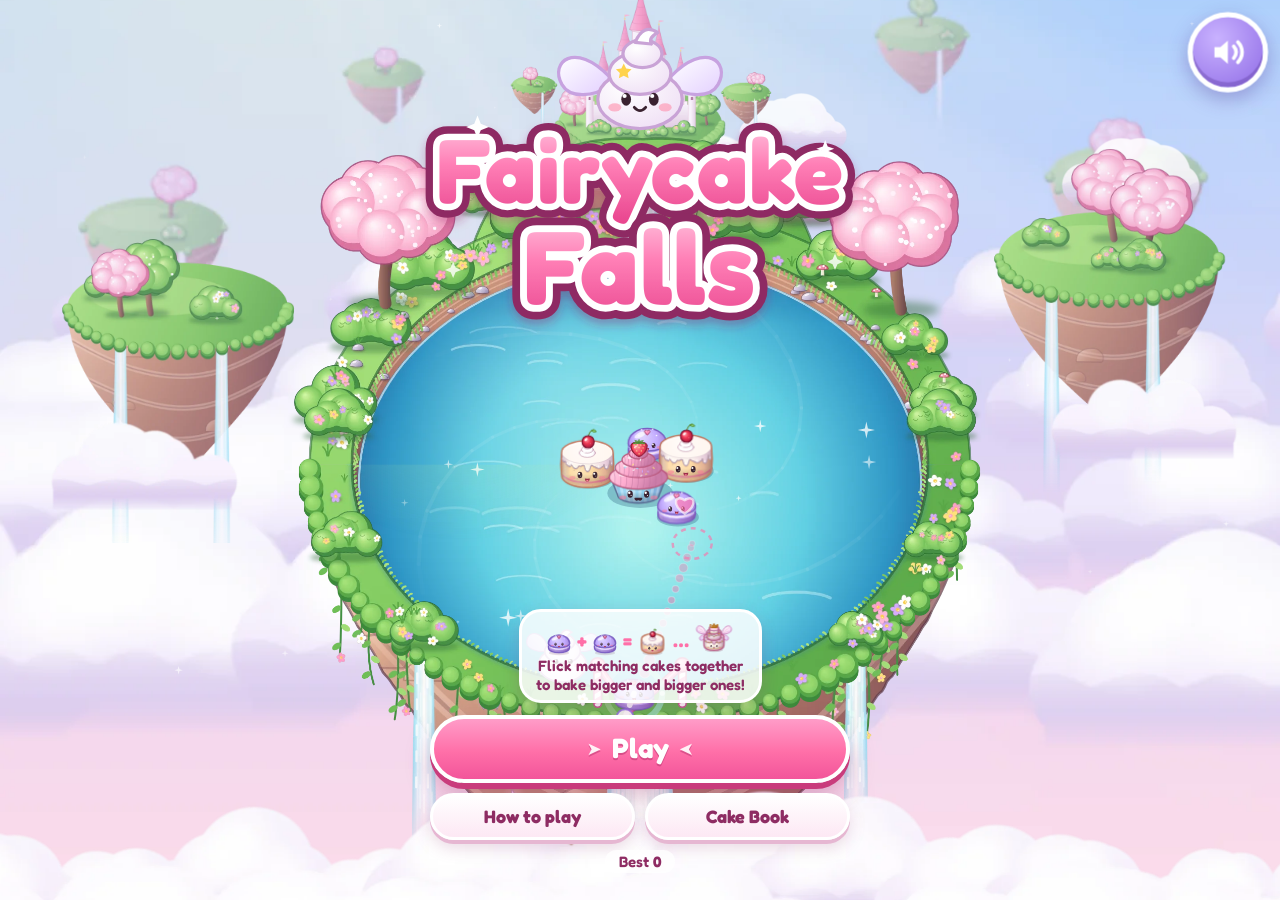
==== index.html @ 103356c7 "Fairycake Falls prototype v0.3 Cosy flick-and-merge browser game, pure HTML/CSS/JS without a build s" ====
<!doctype html>
<html lang="en">
<head>
  <meta charset="utf-8">
  <meta name="viewport" content="width=device-width, initial-scale=1, maximum-scale=1, user-scalable=no, viewport-fit=cover">
  <meta name="theme-color" content="#ffd5e6">
  <title>Fairycake Falls</title>
  <link rel="stylesheet" href="css/font.css">
  <link rel="stylesheet" href="css/style.css">
</head>
<body>
  <div id="app">
    <canvas id="game"></canvas>

    <!-- ===== HUD ===== -->
    <div id="hud" class="hidden">
      <div id="scorePill" class="pill">
        <div class="pill-level">Level <b id="lvl">1</b></div>
        <div class="pill-score"><svg viewBox="0 0 24 24" class="star"><path d="M12 2.5l2.9 6 6.6.8-4.9 4.6 1.3 6.5L12 17.2l-5.9 3.2 1.3-6.5L2.5 9.3l6.6-.8z"/></svg><b id="score">0</b></div>
        <div class="pill-bar"><i id="lvlbar"></i></div>
      </div>
      <div id="streak" class="streak"><svg viewBox="0 0 24 24" class="streak-ic"><path d="M12 2.5c1.2 3.2 4.8 5.2 4.8 9.6A4.8 4.8 0 0 1 7.2 12c0-1.6.7-2.9 1.6-3.9.2 1.5 1 2.5 2.1 2.9C10.4 7.9 11 5 12 2.5z" fill="#fff3a8" stroke="#fff" stroke-width="1.2" stroke-linejoin="round"/><path d="M12 21.5a5.6 5.6 0 0 1-5.6-5.6c0-1 .2-1.9.7-2.7a5.4 5.4 0 0 0 9.8 0c.5.8.7 1.7.7 2.7a5.6 5.6 0 0 1-5.6 5.6z" fill="#ffd166" opacity=".9"/></svg><b id="streakX">x1.25</b><span id="streakN">Streak 2</span></div>
      <button id="pauseBtn" class="round-btn" aria-label="Pause">
        <svg viewBox="0 0 24 24"><rect x="6.5" y="5" width="4" height="14" rx="2"/><rect x="13.5" y="5" width="4" height="14" rx="2"/></svg>
      </button>
      <button id="nextBtn" class="next-bubble" aria-label="Swap with next cake">
        <canvas id="nextCanvas" width="64" height="64"></canvas>
        <span class="next-label">Next</span>
        <span class="swap-icon"><svg viewBox="0 0 24 24"><path d="M7 7h9l-2.5-2.5M17 17H8l2.5 2.5" fill="none" stroke="currentColor" stroke-width="2.6" stroke-linecap="round" stroke-linejoin="round"/></svg></span>
      </button>
      <button id="jokerBtn" class="power-btn left gone" aria-label="Magic Cake">
        <canvas id="jokerIcon" width="64" height="64"></canvas>
        <span class="badge" id="jokerCount">0</span>
        <span class="power-label">Magic</span>
      </button>
      <button id="wandBtn" class="power-btn right gone" aria-label="Wand">
        <svg viewBox="0 0 64 64" class="wand">
          <defs>
            <linearGradient id="wandStick" x1="0" y1="0" x2="1" y2="1"><stop offset="0" stop-color="#fff3fb"/><stop offset="1" stop-color="#d9a7e8"/></linearGradient>
            <linearGradient id="wandStar" x1="0" y1="0" x2="0" y2="1"><stop offset="0" stop-color="#fff7b8"/><stop offset="1" stop-color="#ffc83d"/></linearGradient>
          </defs>
          <path d="M14 52 L38 28" stroke="#a46fc0" stroke-width="9" stroke-linecap="round"/>
          <path d="M14 52 L38 28" stroke="url(#wandStick)" stroke-width="5.5" stroke-linecap="round"/>
          <path d="M44 9l3.6 7.4 8.2 1.2-5.9 5.8 1.4 8.1-7.3-3.8-7.3 3.8 1.4-8.1-5.9-5.8 8.2-1.2z" fill="url(#wandStar)" stroke="#d48a1a" stroke-width="2.2" stroke-linejoin="round"/>
          <circle cx="23" cy="20" r="2.4" fill="#fff"/><circle cx="53" cy="38" r="2" fill="#fff"/><circle cx="31" cy="12" r="1.5" fill="#fff"/>
        </svg>
        <span class="badge" id="wandCount">0</span>
        <span class="power-label">Wand</span>
      </button>
      <div id="banner" class="banner"><div class="banner-title"></div><div class="banner-sub"></div></div>
      <div id="combo" class="combo"></div>
      <div id="discover" class="discover"><canvas id="discoverIcon" width="96" height="96"></canvas><div><div class="discover-kicker">New cake!</div><div class="discover-name" id="discoverName"></div></div></div>
      <div class="coach-wrap"><div id="coach" class="coach"><div class="coach-title"></div><div class="coach-sub"></div><div class="coach-row hidden"></div></div></div>
      <div class="ladder-wrap"><div id="ladder" class="ladder" aria-label="Cake ladder"></div></div>
    </div>

    <!-- ===== Title ===== -->
    <div id="title" class="screen title hidden">
      <div class="logo-wrap">
        <svg class="logo" viewBox="0 0 640 400" aria-label="Fairycake Falls">
          <defs>
            <linearGradient id="logoFill" x1="0" y1="0" x2="0" y2="1">
              <stop offset="0" stop-color="#ffd0e6"/><stop offset="0.45" stop-color="#ff7fb6"/><stop offset="1" stop-color="#e8438d"/>
            </linearGradient>
            <linearGradient id="wingFill" x1="0" y1="0" x2="1" y2="1"><stop offset="0" stop-color="#ffffff"/><stop offset="1" stop-color="#e3d0ff"/></linearGradient>
            <radialGradient id="creamFill" cx="0.35" cy="0.3" r="0.8"><stop offset="0" stop-color="#ffffff"/><stop offset="1" stop-color="#efdff5"/></radialGradient>
            <filter id="logoShadow" x="-10%" y="-10%" width="120%" height="130%"><feDropShadow dx="0" dy="7" stdDeviation="6" flood-color="#9c2e6a" flood-opacity="0.35"/></filter>
          </defs>
          <!-- Tilly on top -->
          <g transform="translate(320 78)">
            <path d="M-38 -6 C-80 -50 -112 -24 -96 4 C-86 22 -56 18 -38 6Z" fill="url(#wingFill)" stroke="#c7a2e0" stroke-width="4"/>
            <path d="M38 -6 C80 -50 112 -24 96 4 C86 22 56 18 38 6Z" fill="url(#wingFill)" stroke="#c7a2e0" stroke-width="4"/>
            <ellipse cx="0" cy="22" rx="52" ry="36" fill="url(#creamFill)" stroke="#c9a3d6" stroke-width="4"/>
            <ellipse cx="0" cy="-10" rx="38" ry="26" fill="url(#creamFill)" stroke="#c9a3d6" stroke-width="4"/>
            <ellipse cx="3" cy="-34" rx="24" ry="17" fill="url(#creamFill)" stroke="#c9a3d6" stroke-width="4"/>
            <path d="M-6 -48 Q4 -72 22 -60 Q10 -54 14 -46Z" fill="#fff" stroke="#c9a3d6" stroke-width="4" stroke-linejoin="round"/>
            <ellipse cx="-17" cy="22" rx="6" ry="8" fill="#3a2230"/><ellipse cx="17" cy="22" rx="6" ry="8" fill="#3a2230"/>
            <circle cx="-19" cy="18" r="2.6" fill="#fff"/><circle cx="15" cy="18" r="2.6" fill="#fff"/>
            <ellipse cx="-31" cy="32" rx="8" ry="5" fill="#ff8fab" opacity="0.6"/><ellipse cx="31" cy="32" rx="8" ry="5" fill="#ff8fab" opacity="0.6"/>
            <path d="M-7 32 Q0 40 7 32" fill="none" stroke="#3a2230" stroke-width="3.5" stroke-linecap="round"/>
            <path d="M-20 -22 l3 6 6.6 1 -4.8 4.6 1.2 6.6 -6-3.2 -6 3.2 1.2-6.6 -4.8-4.6 6.6-1z" fill="#ffd34d"/>
          </g>
          <g filter="url(#logoShadow)" font-family="Fredoka, sans-serif" font-weight="700" text-anchor="middle">
            <text x="320" y="228" font-size="112" fill="#8e2c63" stroke="#8e2c63" stroke-width="34" stroke-linejoin="round" letter-spacing="1">Fairycake</text>
            <text x="320" y="228" font-size="112" fill="url(#logoFill)" stroke="#ffffff" stroke-width="16" stroke-linejoin="round" paint-order="stroke" letter-spacing="1">Fairycake</text>
            <text x="320" y="352" font-size="128" fill="#8e2c63" stroke="#8e2c63" stroke-width="36" stroke-linejoin="round" letter-spacing="2">Falls</text>
            <text x="320" y="352" font-size="128" fill="url(#logoFill)" stroke="#ffffff" stroke-width="17" stroke-linejoin="round" paint-order="stroke" letter-spacing="2">Falls</text>
          </g>
          <g fill="#ffffff">
            <path d="M120 120 l4 10 10 4 -10 4 -4 10 -4-10 -10-4 10-4z"/>
            <path d="M548 150 l3 8 8 3 -8 3 -3 8 -3-8 -8-3 8-3z"/>
            <path d="M560 290 l3 7 7 3 -7 3 -3 7 -3-7 -7-3 7-3z" opacity="0.8"/>
            <path d="M90 300 l3 7 7 3 -7 3 -3 7 -3-7 -7-3 7-3z" opacity="0.8"/>
          </g>
        </svg>
      </div>
      <div class="title-bottom">
        <div class="goal-card">
          <div id="titleChain" class="chain"></div>
          <div class="goal-text">Flick matching cakes together<br>to bake bigger and bigger ones!</div>
        </div>
        <button id="playBtn" class="btn btn-play"><span class="arrow">&#10148;</span> Play <span class="arrow flip">&#10148;</span></button>
        <div class="title-row">
          <button id="howBtn" class="btn btn-soft">How to play</button>
          <button id="bookBtn" class="btn btn-soft">Cake Book</button>
        </div>
        <div class="title-best">Best <b id="bestTitle">0</b></div>
      </div>
      <button id="soundBtnTitle" class="round-btn corner" aria-label="Sound"></button>
    </div>

    <!-- ===== How to play ===== -->
    <div id="how" class="screen modal hidden">
      <div class="card">
        <h2><span class="leaf">&#10047;</span> How to play <span class="leaf">&#10047;</span></h2>
        <div class="step">
          <div class="num">1</div><canvas class="step-icon" data-icon="aim" width="88" height="88"></canvas>
          <div class="step-text"><b>Pull back &amp; let go.</b> Like a slingshot: the cake flies the other way. Pull further for more power – or just tap where it should go.</div>
        </div>
        <div class="step">
          <div class="num">2</div><canvas class="step-icon" data-icon="merge" width="88" height="88"></canvas>
          <div class="step-text"><b>Same cakes merge.</b> Two identical cakes that touch become a bigger one. A pink heart in the preview means: match!</div>
        </div>
        <div class="step">
          <div class="num">3</div><canvas class="step-icon" data-icon="ring" width="88" height="88"></canvas>
          <div class="step-text"><b>Keep the ring clear.</b> Cakes drift to the middle while the pond slowly turns. A cake outside the ring for 4 seconds makes the pond overflow.</div>
        </div>
        <div class="tips">
          <div><b>Goal:</b> score high – bigger cakes and combos score more.</div>
          <div><b>Hot streak:</b> merge with every flick to multiply your points.</div>
          <div><b>Next:</b> tap it to swap your two cakes.</div>
          <div><b>Magic Cake &amp; Wand:</b> earned on level-ups.</div>
          <div><b>Fairy Bubbles:</b> hit them for gifts.</div>
        </div>
        <button id="replayTutBtn" class="link-btn">Show me the tour again</button>
        <button class="btn btn-play small close-btn" data-close="how">Got it!</button>
      </div>
    </div>

    <!-- ===== Cake book ===== -->
    <div id="book" class="screen modal hidden">
      <div class="card">
        <h2><span class="leaf">&#10047;</span> Cake Book <span class="leaf">&#10047;</span></h2>
        <p class="sub">From tiny to fairytale!</p>
        <div id="bookGrid" class="book-grid"></div>
        <button class="btn btn-play small close-btn" data-close="book">Close</button>
      </div>
    </div>

    <!-- ===== Pause ===== -->
    <div id="pause" class="screen modal hidden">
      <div class="card narrow">
        <h2>Paused</h2>
        <button id="resumeBtn" class="btn btn-play">Resume</button>
        <div class="toggles">
          <button id="musicBtn" class="btn btn-soft toggle"></button>
          <button id="sfxBtn" class="btn btn-soft toggle"></button>
        </div>
        <button id="pauseHowBtn" class="btn btn-soft">How to play</button>
        <button id="restartBtn" class="btn btn-soft">Restart</button>
        <button id="menuBtn" class="btn btn-soft">Menu</button>
      </div>
    </div>

    <!-- ===== Game over ===== -->
    <div id="over" class="screen modal hidden">
      <div class="card">
        <h2 class="over-title">The pond overflowed!</h2>
        <p class="over-sub">A cake stayed outside the ring too long.</p>
        <div id="newBest" class="ribbon hidden">New best!</div>
        <div class="over-score"><span>Score</span><b id="overScore">0</b></div>
        <div class="over-best">Best <b id="overBest">0</b></div>
        <div class="over-stats">
          <div class="stat"><canvas id="overCake" width="80" height="80"></canvas><div><small>Biggest cake</small><b id="overCakeName"></b></div></div>
          <div class="stat-row">
            <div><small>Level</small><b id="overLevel">1</b></div>
            <div><small>Merges</small><b id="overMerges">0</b></div>
            <div><small>Best combo</small><b id="overCombo">0</b></div>
          </div>
        </div>
        <button id="againBtn" class="btn btn-play">Play again</button>
        <button id="overMenuBtn" class="btn btn-soft">Menu</button>
      </div>
    </div>

    <!-- ===== Loading ===== -->
    <div id="loading" class="screen loading">
      <div class="load-box">
        <div class="load-title">Fairycake Falls</div>
        <div class="load-bar"><i id="loadBar"></i></div>
        <div class="load-text">Baking the clouds…</div>
      </div>
    </div>
  </div>

  <script src="js/core.js"></script>
  <script src="assets/manifest.js"></script>
  <script src="js/physics.js"></script>
  <script src="js/cakes.js"></script>
  <script src="js/scene.js"></script>
  <script src="js/fx.js"></script>
  <script src="js/audio.js"></script>
  <script src="js/game.js"></script>
  <script src="js/ui.js"></script>
  <script src="js/main.js"></script>
</body>
</html>
---- css/font.css ----
/* Fredoka (SIL Open Font License 1.1, siehe fonts/OFL.txt) – eingebettet, damit das Spiel offline per file:// laeuft */
@font-face {
  font-family: 'Fredoka';
  font-style: normal;
  font-display: block;
  font-weight: 300 700;
  src: url([data-uri]) format('woff2');
  unicode-range: U+0000-00FF,U+0131,U+0152-0153,U+02BB-02BC,U+02C6,U+02DA,U+02DC,U+0304,U+0308,U+0329,U+2000-206F,U+20AC,U+2122,U+2191,U+2193,U+2212,U+2215,U+FEFF,U+FFFD;
}
@font-face {
  font-family: 'Fredoka';
  font-style: normal;
  font-display: block;
  font-weight: 300 700;
  src: url([data-uri]) format('woff2');
  unicode-range: U+0100-02BA,U+02BD-02C5,U+02C7-02CC,U+02CE-02D7,U+02DD-02FF,U+0304,U+0308,U+0329,U+1D00-1DBF,U+1E00-1E9F,U+1EF2-1EFF,U+2020,U+20A0-20AB,U+20AD-20C0,U+2113,U+2C60-2C7F,U+A720-A7FF;
}
---- css/style.css ----
/* Fairycake Falls – UI styles */
:root {
  --sat: env(safe-area-inset-top, 0px);
  --sab: env(safe-area-inset-bottom, 0px);
  --pink: #ff6fa8;
  --pink-deep: #e8438d;
  --plum: #8e2c63;
  --ink: #5a2f4e;
  --lav: #b99cf0;
  --navy: rgba(52, 62, 128, 0.62);
  --cream: #fff7fb;
  --u: min(1vw, 0.6vh);
  --k: 1;
}

* { box-sizing: border-box; -webkit-tap-highlight-color: transparent; }
html, body {
  margin: 0;
  height: 100%;
  overflow: hidden;
  background: #f6d9ec;
  font-family: 'Fredoka', 'Nunito', 'Segoe UI', system-ui, sans-serif;
  color: var(--ink);
  -webkit-user-select: none;
  user-select: none;
  overscroll-behavior: none;
}
#app { position: fixed; inset: 0; }
#game { position: absolute; inset: 0; display: block; touch-action: none; }
.hidden { display: none !important; }
button { font-family: inherit; cursor: pointer; border: 0; touch-action: manipulation; }

/* ---------- HUD ---------- */
#hud { position: absolute; inset: 0; pointer-events: none; }
#hud button { pointer-events: auto; }

.pill {
  position: absolute;
  scale: var(--k);
  transform-origin: top left;
  left: 12px;
  top: calc(10px + var(--sat));
  min-width: 112px;
  padding: 7px 14px 9px;
  border-radius: 18px;
  background: var(--navy);
  border: 2px solid rgba(255, 255, 255, 0.55);
  box-shadow: 0 4px 14px rgba(60, 40, 110, 0.25);
  color: #fff;
  backdrop-filter: blur(6px);
  -webkit-backdrop-filter: blur(6px);
}
.pill-level { font-size: 15px; font-weight: 600; letter-spacing: 0.3px; opacity: 0.95; }
.pill-level b { font-weight: 700; }
.pill-score { display: flex; align-items: center; gap: 5px; font-size: 22px; font-weight: 700; line-height: 1.05; }
.pill-score .star { width: 20px; height: 20px; fill: #ffd34d; stroke: #d98b16; stroke-width: 1.4; }
.pill-score.bump b { animation: bump 0.35s ease; display: inline-block; }
.pill-bar { margin-top: 5px; height: 5px; border-radius: 3px; background: rgba(255, 255, 255, 0.25); overflow: hidden; }
.pill-bar i { display: block; height: 100%; width: 0; border-radius: 3px; background: linear-gradient(90deg, #ffd34d, #ff8fc4); transition: width 0.4s ease; }

.round-btn {
  position: absolute;
  scale: var(--k);
  transform-origin: top right;
  right: 12px;
  top: calc(12px + var(--sat));
  width: 48px;
  height: 48px;
  border-radius: 50%;
  background: radial-gradient(circle at 35% 30%, #c9b2ff, #8f6be6);
  border: 3px solid #fff;
  box-shadow: 0 4px 12px rgba(80, 50, 150, 0.35), inset 0 -3px 0 rgba(60, 30, 120, 0.25);
  display: grid;
  place-items: center;
}
.round-btn svg { width: 24px; height: 24px; fill: #fff; }
.round-btn:active { transform: scale(0.94); }

.next-bubble {
  position: absolute;
  width: 64px;
  height: 64px;
  border-radius: 50%;
  background: radial-gradient(circle at 35% 30%, rgba(255, 255, 255, 0.95), rgba(255, 228, 244, 0.9));
  border: 3px solid #fff;
  box-shadow: 0 4px 14px rgba(150, 60, 120, 0.3);
  padding: 0;
  transform: translate(-50%, -50%);
}
.next-bubble canvas { width: 54px; height: 54px; position: absolute; left: 2px; top: 1px; }
.next-label {
  position: absolute;
  left: 50%;
  bottom: -11px;
  transform: translateX(-50%);
  font-size: 11px;
  font-weight: 700;
  color: #fff;
  background: var(--pink);
  border: 2px solid #fff;
  border-radius: 9px;
  padding: 0 7px;
  line-height: 15px;
  white-space: nowrap;
}
.swap-icon {
  position: absolute;
  right: -7px;
  top: -6px;
  width: 22px;
  height: 22px;
  border-radius: 50%;
  background: #8f6be6;
  border: 2px solid #fff;
  color: #fff;
  display: grid;
  place-items: center;
}
.swap-icon svg { width: 13px; height: 13px; }
.next-bubble.pulse { animation: pop 0.35s ease; }
.next-bubble:active { transform: translate(-50%, -50%) scale(0.92); }

.power-btn {
  position: absolute;
  bottom: calc(18px + var(--sab) + 50px * var(--k));
  transition: opacity 0.3s ease, visibility 0.3s;
  width: 72px;
  height: 72px;
  border-radius: 50%;
  background: radial-gradient(circle at 35% 30%, #ffffff, #ffe2f1 60%, #f8c3df);
  border: 4px solid #f4c64d;
  box-shadow: 0 5px 16px rgba(150, 70, 120, 0.35), inset 0 -4px 0 rgba(200, 120, 160, 0.25);
  padding: 0;
}
.power-btn.left { left: 16px; transform-origin: bottom left; }
.power-btn.right { right: 16px; transform-origin: bottom right; }
.power-btn { scale: var(--k); }
.power-btn canvas, .power-btn svg.wand { width: 52px; height: 52px; position: absolute; left: 6px; top: 5px; }
.power-btn .badge {
  position: absolute;
  right: -4px;
  bottom: -2px;
  min-width: 26px;
  height: 26px;
  border-radius: 13px;
  padding: 0 6px;
  background: var(--pink);
  border: 3px solid #fff;
  color: #fff;
  font-size: 14px;
  font-weight: 700;
  line-height: 20px;
}
.power-label {
  position: absolute;
  left: 50%;
  top: -12px;
  transform: translateX(-50%);
  font-size: 11px;
  font-weight: 700;
  color: var(--plum);
  background: rgba(255, 255, 255, 0.92);
  border-radius: 8px;
  padding: 0 6px;
  line-height: 16px;
}
.power-btn.gone { opacity: 0; visibility: hidden; pointer-events: none !important; }
.power-btn.active { animation: wiggle 0.6s ease infinite; border-color: #b18cff; }
.power-btn.flash { animation: pop 0.45s ease; }

.banner {
  position: absolute;
  left: 50%;
  top: 31%;
  transform: translate(-50%, -50%) scale(0.6);
  opacity: 0;
  text-align: center;
  pointer-events: none;
  width: 92%;
}
.banner.show { animation: banner 2.3s ease forwards; }
.banner-title {
  font-size: clamp(28px, 8vw, 46px);
  font-weight: 700;
  color: #fff;
  -webkit-text-stroke: 0;
  text-shadow: 0 3px 0 var(--pink-deep), 0 -2px 0 var(--pink-deep), 2px 0 0 var(--pink-deep), -2px 0 0 var(--pink-deep), 3px 3px 0 var(--pink-deep), -3px 3px 0 var(--pink-deep), 0 8px 18px rgba(140, 40, 100, 0.35);
  line-height: 1.05;
}
.banner-sub {
  margin-top: 6px;
  display: inline-block;
  font-size: clamp(14px, 4vw, 18px);
  font-weight: 600;
  color: var(--plum);
  background: rgba(255, 255, 255, 0.9);
  border-radius: 14px;
  padding: 3px 12px;
}
.banner-sub:empty { display: none; }

.combo {
  position: absolute;
  left: 50%;
  top: 43%;
  transform: translate(-50%, -50%);
  font-size: clamp(26px, 8vw, 44px);
  font-weight: 700;
  color: #ffe36e;
  text-shadow: 0 3px 0 #b5579a, 0 -2px 0 #b5579a, 2px 0 0 #b5579a, -2px 0 0 #b5579a, 0 6px 14px rgba(120, 40, 120, 0.4);
  opacity: 0;
  pointer-events: none;
}
.combo.show { animation: comboPop 1.1s ease forwards; }

.discover {
  position: absolute;
  left: 50%;
  top: calc(74px * var(--k) + var(--sat));
  scale: var(--k);
  transform-origin: top center;
  transform: translate(-50%, -140%);
  display: flex;
  align-items: center;
  gap: 8px;
  padding: 6px 16px 6px 8px;
  border-radius: 22px;
  background: linear-gradient(180deg, #fffaff, #ffe6f3);
  border: 3px solid #fff;
  box-shadow: 0 6px 18px rgba(150, 60, 120, 0.3);
  transition: transform 0.45s cubic-bezier(0.2, 1.4, 0.4, 1), opacity 0.3s ease;
  pointer-events: none;
  opacity: 0;
}
.discover.show { transform: translate(-50%, 0); opacity: 1; }
.discover canvas { width: 48px; height: 48px; }
.discover-kicker { font-size: 12px; font-weight: 700; color: var(--pink); text-transform: uppercase; letter-spacing: 1px; }
.discover-name { font-size: 18px; font-weight: 700; color: var(--plum); white-space: nowrap; }

/* coach: one short tip at a time */
.coach-wrap {
  position: absolute;
  left: 0;
  right: 0;
  top: calc(var(--sat) + 14px + 72px * var(--k));
  display: flex;
  justify-content: center;
  pointer-events: none;
}
.coach {
  scale: var(--k);
  transform-origin: top center;
  max-width: min(92vw, 440px);
  padding: 9px 18px 10px;
  border-radius: 22px;
  background: linear-gradient(180deg, #ffffff, #fff1f8);
  border: 3px solid #fff;
  box-shadow: 0 8px 22px rgba(120, 50, 110, 0.28), 0 0 0 2px rgba(255, 143, 196, 0.45);
  text-align: center;
  opacity: 0;
  transform: translateY(-12px) scale(0.92);
  transition: opacity 0.25s ease, transform 0.35s cubic-bezier(0.2, 1.4, 0.4, 1);
}
.coach.show { opacity: 1; transform: none; }
.coach-title { font-size: 21px; font-weight: 700; color: var(--plum); line-height: 1.15; }
.coach-sub { margin-top: 2px; font-size: 15px; font-weight: 600; color: #a0567f; line-height: 1.25; }
.coach-row { display: flex; align-items: flex-end; justify-content: center; gap: 3px; margin-top: 4px; }
.coach-row canvas, .chain canvas { display: block; }
.coach-row .sym, .chain .sym { font-size: 20px; font-weight: 700; color: var(--pink); padding: 0 2px 6px; line-height: 1; }
.ic-heart { width: 1.05em; height: 1.05em; vertical-align: -0.16em; display: inline-block; }

/* cake ladder: the whole merge chain, lit up as far as this run got */
.ladder-wrap {
  position: absolute;
  left: 0;
  right: 0;
  bottom: calc(8px + var(--sab));
  display: flex;
  justify-content: center;
  pointer-events: none;
  transition: opacity 0.35s ease;
}
.ladder-wrap.dim { opacity: 0.12; }
.ladder {
  display: flex;
  align-items: flex-end;
  gap: 1px;
  padding: 4px 8px 4px;
  border-radius: 16px;
  background: rgba(255, 255, 255, 0.6);
  border: 2px solid rgba(255, 255, 255, 0.9);
  box-shadow: 0 4px 14px rgba(120, 60, 120, 0.18);
  backdrop-filter: blur(4px);
  -webkit-backdrop-filter: blur(4px);
  scale: var(--k);
  transform-origin: bottom center;
}
.rung { opacity: 0.5; filter: grayscale(0.55) brightness(1.08); transition: opacity 0.3s ease, filter 0.3s ease, transform 0.3s ease; }
.rung.got { opacity: 1; filter: none; }
.rung.top { transform: translateY(-2px) scale(1.2); filter: drop-shadow(0 0 3px #ffffff) drop-shadow(0 2px 3px rgba(150, 60, 120, 0.35)); }
.rung.new { animation: rungNew 0.9s cubic-bezier(0.2, 1.5, 0.4, 1); }
.ladder.pulse { animation: ladderPulse 1.5s ease; }

#hud.danger .pill { border-color: #ff8fb4; }

/* hot streak badge, right of the score */
.streak {
  position: absolute;
  left: calc(22px + 116px * var(--k));
  top: calc(16px + var(--sat));
  scale: var(--k);
  transform-origin: top left;
  display: flex;
  align-items: center;
  gap: 4px;
  padding: 4px 11px 5px 7px;
  border-radius: 16px;
  background: linear-gradient(180deg, #ffb36b, #ff6fa8);
  border: 2px solid #fff;
  box-shadow: 0 4px 12px rgba(220, 80, 110, 0.35);
  color: #fff;
  opacity: 0;
  transform: scale(0.6);
  transition: opacity 0.25s ease, transform 0.3s cubic-bezier(0.2, 1.5, 0.4, 1);
  pointer-events: none;
}
.streak.show { opacity: 1; transform: none; }
.streak.bump { animation: streakBump 0.45s cubic-bezier(0.2, 1.6, 0.4, 1); }
.streak.lost { animation: streakLost 0.5s ease forwards; }
.streak-ic { width: 20px; height: 20px; }
.streak b { font-size: 19px; font-weight: 700; line-height: 1; text-shadow: 0 2px 0 rgba(180, 50, 90, 0.35); }
.streak span { font-size: 12px; font-weight: 700; opacity: 0.95; white-space: nowrap; }

/* ---------- screens ---------- */
.screen { position: absolute; inset: 0; }
.title { pointer-events: none; }
.title > * { pointer-events: auto; }
.logo-wrap {
  position: absolute;
  left: 50%;
  top: calc(3.5% + var(--sat));
  transform: translateX(-50%);
  width: min(94vw, 560px);
  pointer-events: none;
  animation: float 4s ease-in-out infinite;
}
.logo { width: 100%; height: auto; display: block; overflow: visible; }
.title-bottom {
  position: absolute;
  left: 50%;
  bottom: calc(4% + var(--sab));
  transform: translateX(-50%);
  display: flex;
  flex-direction: column;
  align-items: center;
  gap: 10px;
  width: min(92vw, 420px);
}
.title-row { display: flex; gap: 10px; width: 100%; }
.goal-card {
  display: flex;
  flex-direction: column;
  align-items: center;
  gap: 1px;
  padding: 4px 14px 6px;
  margin-bottom: 2px;
  border-radius: 22px;
  background: rgba(255, 255, 255, 0.85);
  border: 3px solid #fff;
  box-shadow: 0 6px 16px rgba(140, 60, 120, 0.22);
}
.chain { display: flex; align-items: flex-end; gap: 3px; }
.goal-text { font-size: 15px; font-weight: 600; color: var(--plum); text-align: center; line-height: 1.22; }
.title-row .btn { flex: 1; }
.title-best {
  font-size: 15px;
  font-weight: 600;
  color: var(--plum);
  background: rgba(255, 255, 255, 0.8);
  padding: 2px 14px;
  border-radius: 12px;
}
.round-btn.corner { top: calc(12px + var(--sat)); right: 12px; }

.btn {
  display: inline-flex;
  align-items: center;
  justify-content: center;
  gap: 10px;
  font-weight: 700;
  border-radius: 999px;
  transition: transform 0.12s ease;
}
.btn:active { transform: scale(0.95); }
.btn-play {
  width: 100%;
  font-size: 28px;
  color: #fff;
  padding: 12px 24px 14px;
  background: linear-gradient(180deg, #ff9cc8 0%, #ff6fa8 55%, #f2559a 100%);
  border: 4px solid #fff;
  box-shadow: 0 6px 0 #c93c7c, 0 12px 24px rgba(160, 50, 110, 0.35);
  text-shadow: 0 2px 0 rgba(170, 40, 100, 0.45);
}
.btn-play.small { font-size: 22px; padding: 9px 20px 11px; margin-top: 12px; }
.btn-play .arrow { font-size: 18px; opacity: 0.9; }
.btn-play .arrow.flip { transform: scaleX(-1); }
.btn-soft {
  font-size: 18px;
  color: var(--plum);
  padding: 9px 16px 10px;
  background: linear-gradient(180deg, #ffffff, #fde8f4);
  border: 3px solid #fff;
  box-shadow: 0 4px 0 #e6b7d2, 0 8px 16px rgba(160, 80, 130, 0.22);
}

.modal { display: grid; place-items: center; background: rgba(90, 50, 110, 0.32); backdrop-filter: blur(3px); -webkit-backdrop-filter: blur(3px); padding: 16px; }
.card {
  width: min(100%, 440px);
  max-height: calc(100% - 20px);
  overflow-y: auto;
  border-radius: 30px;
  padding: 18px 18px 22px;
  background: linear-gradient(180deg, #fffaff 0%, #fff0f7 60%, #ffe6f2 100%);
  border: 4px solid #fff;
  box-shadow: 0 16px 40px rgba(110, 40, 100, 0.35);
  text-align: center;
  animation: cardIn 0.35s cubic-bezier(0.2, 1.3, 0.4, 1);
}
.card.narrow { width: min(100%, 340px); display: flex; flex-direction: column; gap: 12px; }
.card h2 { margin: 2px 0 10px; font-size: 30px; color: var(--plum); font-weight: 700; }
.card h2 .leaf { color: #7fc95e; font-size: 22px; }
.card .sub { margin: -6px 0 12px; font-weight: 600; color: var(--pink); }
.step { display: flex; align-items: center; gap: 10px; text-align: left; padding: 8px 4px; border-bottom: 2px dashed #f6cfe3; }
.step:last-of-type { border-bottom: 0; }
.step .num { flex: 0 0 30px; height: 30px; border-radius: 50%; background: #ffb46b; color: #fff; font-weight: 700; display: grid; place-items: center; border: 2px solid #fff; box-shadow: 0 2px 6px rgba(200, 100, 50, 0.3); }
.step-icon { flex: 0 0 64px; width: 64px; height: 64px; }
.step-text { font-size: 15px; line-height: 1.32; color: #6a3f5c; }
.step-text b { color: var(--plum); }
.tips { margin-top: 8px; background: rgba(255, 255, 255, 0.7); border-radius: 18px; padding: 8px 12px; text-align: left; font-size: 14px; line-height: 1.5; color: #6a3f5c; }
.tips b { color: var(--pink-deep); }

.book-grid { display: grid; grid-template-columns: repeat(3, 1fr); gap: 8px; }
.book-item { background: rgba(255, 255, 255, 0.75); border-radius: 18px; padding: 6px 4px 8px; border: 2px solid #fff; }
.book-item canvas { width: 72px; height: 72px; display: block; margin: 0 auto; }
.book-item .nm { font-size: 13px; font-weight: 700; color: var(--plum); line-height: 1.15; min-height: 30px; display: grid; place-items: center; }
.book-item .tier { font-size: 11px; font-weight: 600; color: #b78aa6; }
.book-item.locked .nm { color: #b9a3b3; }

.toggles { display: flex; gap: 10px; }
.toggles .btn { flex: 1; font-size: 16px; }

.over-title { font-size: 28px !important; margin-bottom: 2px !important; }
.over-sub { margin: 0 0 10px; font-size: 15px; font-weight: 600; color: #a0567f; }
#how { z-index: 5; }
.link-btn { margin-top: 10px; background: none; font-size: 14px; font-weight: 600; color: #a77ad6; text-decoration: underline; text-underline-offset: 3px; }
.ribbon {
  display: inline-block;
  margin: -4px auto 8px;
  padding: 3px 18px;
  font-weight: 700;
  font-size: 18px;
  color: #fff;
  background: linear-gradient(180deg, #ffd34d, #ffae3d);
  border: 3px solid #fff;
  border-radius: 14px;
  box-shadow: 0 4px 10px rgba(200, 120, 40, 0.35);
  animation: pop 0.6s ease;
}
.over-score { display: flex; flex-direction: column; align-items: center; }
.over-score span { font-weight: 600; color: var(--pink); font-size: 16px; }
.over-score b { font-size: 54px; line-height: 1; color: var(--plum); }
.over-best { font-weight: 600; color: #a77898; margin: 2px 0 12px; }
.over-stats { background: rgba(255, 255, 255, 0.75); border-radius: 20px; padding: 10px 12px; margin-bottom: 14px; border: 2px solid #fff; }
.stat { display: flex; align-items: center; justify-content: center; gap: 10px; text-align: left; }
.stat canvas { width: 60px; height: 60px; }
.stat small, .stat-row small { display: block; font-size: 12px; font-weight: 600; color: #b07da0; }
.stat b { font-size: 19px; color: var(--plum); }
.stat-row { display: flex; justify-content: space-around; margin-top: 8px; }
.stat-row b { font-size: 20px; color: var(--plum); }
#over .btn-play { margin-bottom: 10px; }

.loading { display: grid; place-items: center; background: linear-gradient(180deg, #a9d6ff, #e8d3f6 55%, #ffdbe8); }
.load-box { text-align: center; width: min(70vw, 300px); }
.load-title { font-size: 34px; font-weight: 700; color: #fff; text-shadow: 0 3px 0 var(--pink-deep), 0 -2px 0 var(--pink-deep), 2px 0 0 var(--pink-deep), -2px 0 0 var(--pink-deep); margin-bottom: 16px; }
.load-bar { height: 14px; border-radius: 8px; background: rgba(255, 255, 255, 0.6); border: 2px solid #fff; overflow: hidden; }
.load-bar i { display: block; height: 100%; width: 0; background: linear-gradient(90deg, #ff9cc8, #ff6fa8); transition: width 0.2s ease; }
.load-text { margin-top: 10px; font-weight: 600; color: var(--plum); }

/* ---------- animations ---------- */
@keyframes bump { 0% { transform: scale(1); } 40% { transform: scale(1.25); } 100% { transform: scale(1); } }
@keyframes pop { 0% { transform: scale(1); } 40% { transform: scale(1.18); } 100% { transform: scale(1); } }
.next-bubble.pulse { animation: popc 0.35s ease; }
@keyframes popc { 0% { transform: translate(-50%, -50%) scale(1); } 40% { transform: translate(-50%, -50%) scale(1.2); } 100% { transform: translate(-50%, -50%) scale(1); } }
@keyframes wiggle { 0%, 100% { transform: rotate(0); } 25% { transform: rotate(-8deg); } 75% { transform: rotate(8deg); } }
@keyframes banner {
  0% { opacity: 0; transform: translate(-50%, -50%) scale(0.5); }
  12% { opacity: 1; transform: translate(-50%, -50%) scale(1.08); }
  20% { transform: translate(-50%, -50%) scale(1); }
  80% { opacity: 1; transform: translate(-50%, -50%) scale(1); }
  100% { opacity: 0; transform: translate(-50%, -62%) scale(0.95); }
}
@keyframes comboPop {
  0% { opacity: 0; transform: translate(-50%, -50%) scale(0.4) rotate(-8deg); }
  20% { opacity: 1; transform: translate(-50%, -50%) scale(1.15) rotate(3deg); }
  35% { transform: translate(-50%, -50%) scale(1) rotate(0); }
  75% { opacity: 1; }
  100% { opacity: 0; transform: translate(-50%, -80%) scale(1); }
}
@keyframes cardIn { 0% { transform: scale(0.85); opacity: 0; } 100% { transform: scale(1); opacity: 1; } }
@keyframes float { 0%, 100% { transform: translate(-50%, 0); } 50% { transform: translate(-50%, -8px); } }
@keyframes streakBump { 0% { transform: scale(1); } 40% { transform: scale(1.3) rotate(-4deg); } 100% { transform: scale(1); } }
@keyframes streakLost { 0% { opacity: 1; transform: none; } 30% { transform: translateX(-4px); } 60% { transform: translateX(4px); } 100% { opacity: 0; transform: scale(0.7); } }
@keyframes rungNew { 0% { transform: scale(0.6); } 45% { transform: translateY(-10px) scale(1.7); } 100% { transform: translateY(-2px) scale(1.2); } }
@keyframes ladderPulse {
  0%, 100% { transform: none; }
  20% { transform: scale(1.12); box-shadow: 0 0 0 4px rgba(255, 111, 168, 0.65), 0 4px 14px rgba(120, 60, 120, 0.18); }
  45% { transform: scale(1); }
  65% { transform: scale(1.08); box-shadow: 0 0 0 4px rgba(255, 111, 168, 0.5), 0 4px 14px rgba(120, 60, 120, 0.18); }
}

@media (min-aspect-ratio: 4/3) {
  .logo-wrap { width: min(48vw, 520px); top: calc(2% + var(--sat)); }
  .title-bottom { bottom: 3%; }
}
/* wide, tall screens: the ladder stands upright on the left – small at the bottom, big at the top */
@media (min-aspect-ratio: 4/3) and (min-height: 600px) {
  .ladder-wrap { left: 14px; right: auto; top: 50%; bottom: auto; transform: translateY(-46%); }
  .ladder { flex-direction: column-reverse; align-items: center; padding: 8px 5px; transform-origin: left center; scale: calc(var(--k) * 0.9); }
  .power-btn { bottom: calc(18px + var(--sab)); }
}
/* short landscape phones: the ladder moves to the top centre, out of the way of the pull */
@media (min-aspect-ratio: 4/3) and (max-height: 599px) {
  .ladder-wrap { top: calc(8px + var(--sat)); bottom: auto; }
  .ladder { transform-origin: top center; }
  .power-btn { bottom: calc(12px + var(--sab)); }
}
@media (max-height: 640px) {
  .goal-card { display: none; }
  .power-btn { width: 60px; height: 60px; }
  .power-btn canvas, .power-btn svg.wand { width: 42px; height: 42px; left: 5px; top: 5px; }
  .btn-play { font-size: 24px; padding: 9px 20px 11px; }
}
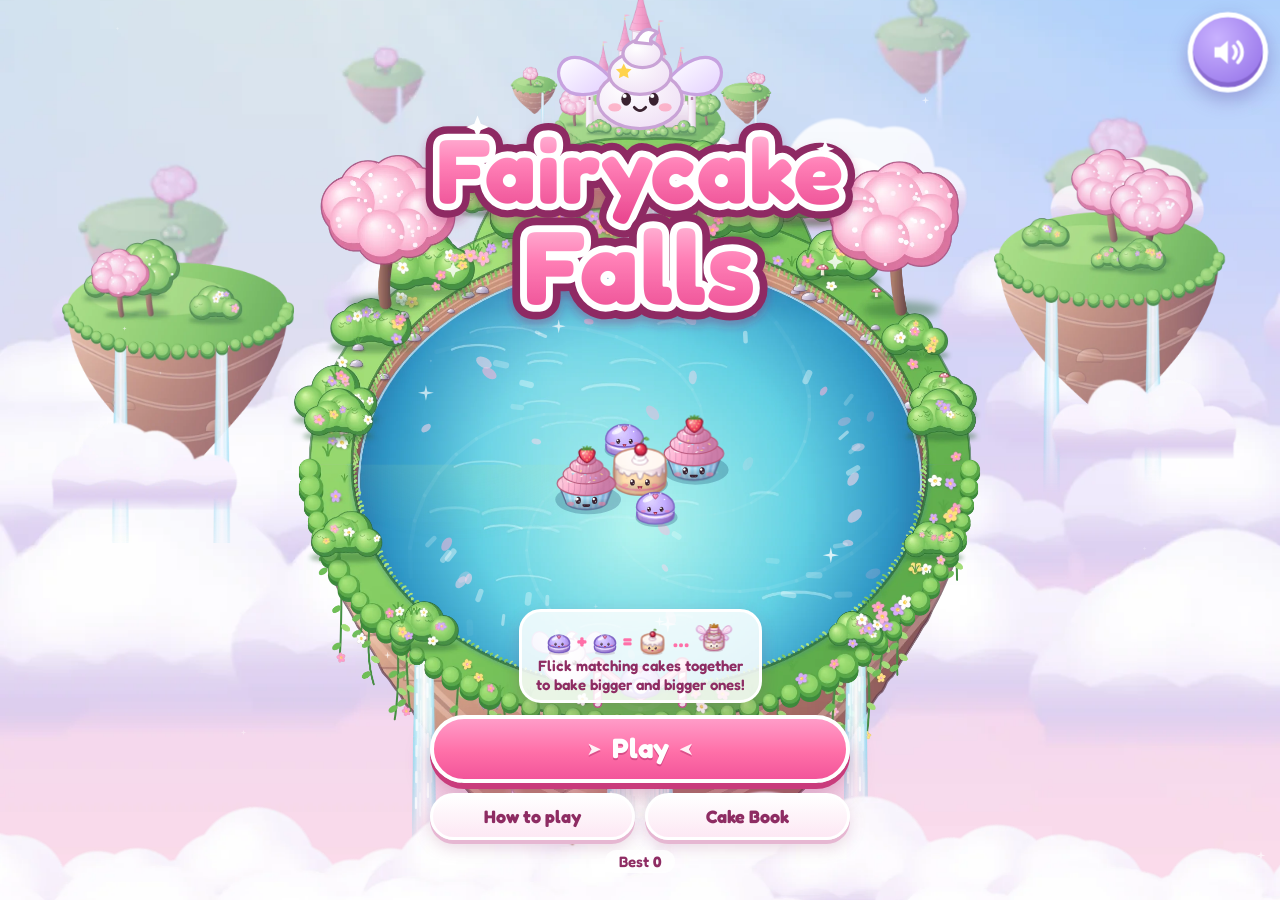
==== commit bf40af1e: "Fairycake Falls prototype v0.5 Snapshot of the working tree as it was before v0.6 (this work was nev" ====
--- a/index.html
+++ b/index.html
@@ -15,9 +15,9 @@
     <!-- ===== HUD ===== -->
     <div id="hud" class="hidden">
       <div id="scorePill" class="pill">
-        <div class="pill-level">Level <b id="lvl">1</b></div>
+        <div class="pill-level">Stage <b id="lvl">1</b></div>
         <div class="pill-score"><svg viewBox="0 0 24 24" class="star"><path d="M12 2.5l2.9 6 6.6.8-4.9 4.6 1.3 6.5L12 17.2l-5.9 3.2 1.3-6.5L2.5 9.3l6.6-.8z"/></svg><b id="score">0</b></div>
-        <div class="pill-bar"><i id="lvlbar"></i></div>
+        <div class="pill-order"><div class="pill-bar"><i id="lvlbar"></i></div><span class="pill-goal" id="goal">5 to go</span></div>
       </div>
       <div id="streak" class="streak"><svg viewBox="0 0 24 24" class="streak-ic"><path d="M12 2.5c1.2 3.2 4.8 5.2 4.8 9.6A4.8 4.8 0 0 1 7.2 12c0-1.6.7-2.9 1.6-3.9.2 1.5 1 2.5 2.1 2.9C10.4 7.9 11 5 12 2.5z" fill="#fff3a8" stroke="#fff" stroke-width="1.2" stroke-linejoin="round"/><path d="M12 21.5a5.6 5.6 0 0 1-5.6-5.6c0-1 .2-1.9.7-2.7a5.4 5.4 0 0 0 9.8 0c.5.8.7 1.7.7 2.7a5.6 5.6 0 0 1-5.6 5.6z" fill="#ffd166" opacity=".9"/></svg><b id="streakX">x1.25</b><span id="streakN">Streak 2</span></div>
       <button id="pauseBtn" class="round-btn" aria-label="Pause">
@@ -115,22 +115,25 @@
         <h2><span class="leaf">&#10047;</span> How to play <span class="leaf">&#10047;</span></h2>
         <div class="step">
           <div class="num">1</div><canvas class="step-icon" data-icon="aim" width="88" height="88"></canvas>
-          <div class="step-text"><b>Pull back &amp; let go.</b> Like a slingshot: the cake flies the other way. Pull further for more power – or just tap where it should go.</div>
+          <div class="step-text"><b>Pull the cake back &amp; let go.</b> Like a slingshot: it flies the other way. The dotted preview shows its path through the water up to the first touch – what the hit sets off is yours to judge.</div>
         </div>
         <div class="step">
           <div class="num">2</div><canvas class="step-icon" data-icon="merge" width="88" height="88"></canvas>
           <div class="step-text"><b>Same cakes merge.</b> Two identical cakes that touch become a bigger one. A pink heart in the preview means: match!</div>
         </div>
         <div class="step">
-          <div class="num">3</div><canvas class="step-icon" data-icon="ring" width="88" height="88"></canvas>
-          <div class="step-text"><b>Keep the ring clear.</b> Cakes drift to the middle while the pond slowly turns. A cake outside the ring for 4 seconds makes the pond overflow.</div>
+          <div class="num">3</div><canvas class="step-icon" data-icon="water" width="88" height="88"></canvas>
+          <div class="step-text"><b>Read the water.</b> A current races round the edge and carries slow cakes with it; the calm middle draws them in and turns the pile. Fast flicks fly straight, slow ones curve – ride the current to reach the far side.</div>
+        </div>
+        <div class="step">
+          <div class="num">4</div><canvas class="step-icon" data-icon="ring" width="88" height="88"></canvas>
+          <div class="step-text"><b>Keep the ring clear.</b> A cake resting outside the ring for 4 seconds overflows the pond.</div>
         </div>
         <div class="tips">
-          <div><b>Goal:</b> score high – bigger cakes and combos score more.</div>
+          <div><b>Orders:</b> each stage asks for a number of merges. Fill it and the pond whirls: the pile is shuffled, your multiplier rises, a gift arrives.</div>
           <div><b>Hot streak:</b> merge with every flick to multiply your points.</div>
-          <div><b>Next:</b> tap it to swap your two cakes.</div>
-          <div><b>Magic Cake &amp; Wand:</b> earned on level-ups.</div>
-          <div><b>Fairy Bubbles:</b> hit them for gifts.</div>
+          <div><b>Next:</b> tap it to swap your two cakes (or press Space).</div>
+          <div><b>Magic Cake &amp; Wand:</b> gifts for finished orders. Fairy Bubbles hold more.</div>
         </div>
         <button id="replayTutBtn" class="link-btn">Show me the tour again</button>
         <button class="btn btn-play small close-btn" data-close="how">Got it!</button>
@@ -173,7 +176,7 @@
         <div class="over-stats">
           <div class="stat"><canvas id="overCake" width="80" height="80"></canvas><div><small>Biggest cake</small><b id="overCakeName"></b></div></div>
           <div class="stat-row">
-            <div><small>Level</small><b id="overLevel">1</b></div>
+            <div><small>Stage</small><b id="overLevel">1</b></div>
             <div><small>Merges</small><b id="overMerges">0</b></div>
             <div><small>Best combo</small><b id="overCombo">0</b></div>
           </div>
--- a/css/style.css
+++ b/css/style.css
@@ -55,8 +55,16 @@
 .pill-score { display: flex; align-items: center; gap: 5px; font-size: 22px; font-weight: 700; line-height: 1.05; }
 .pill-score .star { width: 20px; height: 20px; fill: #ffd34d; stroke: #d98b16; stroke-width: 1.4; }
 .pill-score.bump b { animation: bump 0.35s ease; display: inline-block; }
-.pill-bar { margin-top: 5px; height: 5px; border-radius: 3px; background: rgba(255, 255, 255, 0.25); overflow: hidden; }
-.pill-bar i { display: block; height: 100%; width: 0; border-radius: 3px; background: linear-gradient(90deg, #ffd34d, #ff8fc4); transition: width 0.4s ease; }
+.pill-order { display: flex; align-items: center; gap: 7px; margin-top: 5px; }
+.pill-bar { flex: 1; height: 6px; border-radius: 3px; background: rgba(255, 255, 255, 0.25); overflow: hidden; }
+.pill-bar i { display: block; height: 100%; width: 0; border-radius: 3px; background: linear-gradient(90deg, #ffd34d, #ff8fc4); transition: width 0.35s ease; }
+.pill-goal { font-size: 12px; font-weight: 600; white-space: nowrap; opacity: 0.9; letter-spacing: 0.2px; }
+.pill.tick .pill-goal { animation: bump 0.35s ease; display: inline-block; }
+.pill.full .pill-bar i { background: linear-gradient(90deg, #a2eac6, #ffe27a, #ff8fc4); animation: shimmer 0.8s linear infinite; background-size: 200% 100%; }
+.pill.full .pill-goal { color: #fff3a8; }
+.pill.pulse { animation: pillPulse 0.9s ease 3; }
+@keyframes shimmer { from { background-position: 0 0; } to { background-position: 200% 0; } }
+@keyframes pillPulse { 0%, 100% { box-shadow: 0 4px 14px rgba(60, 40, 110, 0.25); } 50% { box-shadow: 0 0 0 6px rgba(255, 111, 168, 0.55), 0 4px 14px rgba(60, 40, 110, 0.25); } }
 
 .round-btn {
   position: absolute;
@@ -431,11 +439,11 @@
 .card h2 { margin: 2px 0 10px; font-size: 30px; color: var(--plum); font-weight: 700; }
 .card h2 .leaf { color: #7fc95e; font-size: 22px; }
 .card .sub { margin: -6px 0 12px; font-weight: 600; color: var(--pink); }
-.step { display: flex; align-items: center; gap: 10px; text-align: left; padding: 8px 4px; border-bottom: 2px dashed #f6cfe3; }
+.step { display: flex; align-items: center; gap: 10px; text-align: left; padding: 6px 4px; border-bottom: 2px dashed #f6cfe3; }
 .step:last-of-type { border-bottom: 0; }
 .step .num { flex: 0 0 30px; height: 30px; border-radius: 50%; background: #ffb46b; color: #fff; font-weight: 700; display: grid; place-items: center; border: 2px solid #fff; box-shadow: 0 2px 6px rgba(200, 100, 50, 0.3); }
 .step-icon { flex: 0 0 64px; width: 64px; height: 64px; }
-.step-text { font-size: 15px; line-height: 1.32; color: #6a3f5c; }
+.step-text { font-size: 14.5px; line-height: 1.3; color: #6a3f5c; }
 .step-text b { color: var(--plum); }
 .tips { margin-top: 8px; background: rgba(255, 255, 255, 0.7); border-radius: 18px; padding: 8px 12px; text-align: left; font-size: 14px; line-height: 1.5; color: #6a3f5c; }
 .tips b { color: var(--pink-deep); }
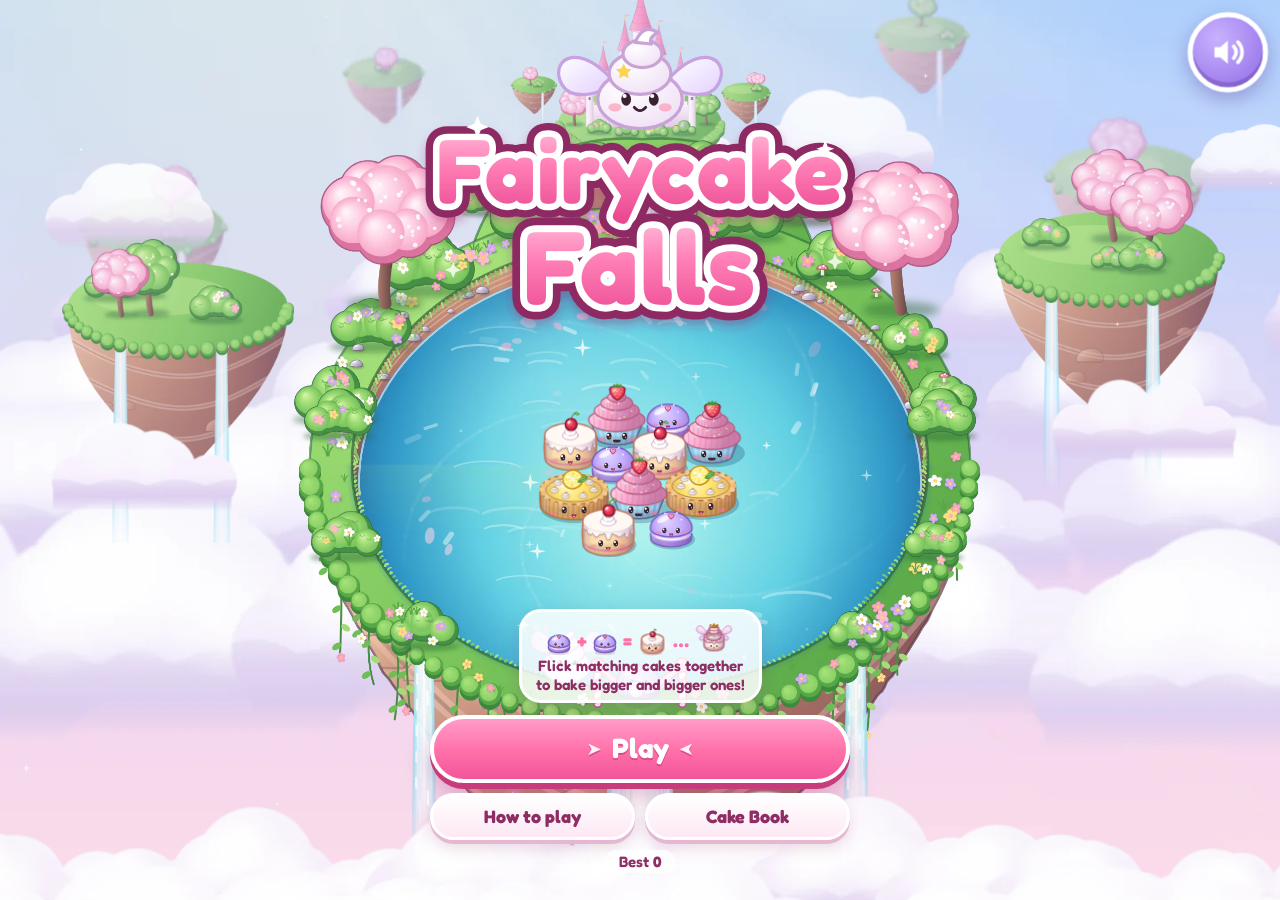
==== commit d50dd013: "v0.6: tension from the first flick, a pond that stays full and playable Playtest verdict on v0.5: it" ====
--- a/index.html
+++ b/index.html
@@ -127,10 +127,10 @@
         </div>
         <div class="step">
           <div class="num">4</div><canvas class="step-icon" data-icon="ring" width="88" height="88"></canvas>
-          <div class="step-text"><b>Keep the ring clear.</b> A cake resting outside the ring for 4 seconds overflows the pond.</div>
+          <div class="step-text"><b>Keep the ring clear.</b> A cake resting outside the ring for 5 seconds overflows the pond. Merge to make room!</div>
         </div>
         <div class="tips">
-          <div><b>Orders:</b> each stage asks for a number of merges. Fill it and the pond whirls: the pile is shuffled, your multiplier rises, a gift arrives.</div>
+          <div><b>Orders:</b> each stage asks for a number of merges. Fill it and the pond whirls: the pile is shuffled, fresh cakes tumble down the spring, your multiplier rises, a gift arrives.</div>
           <div><b>Hot streak:</b> merge with every flick to multiply your points.</div>
           <div><b>Next:</b> tap it to swap your two cakes (or press Space).</div>
           <div><b>Magic Cake &amp; Wand:</b> gifts for finished orders. Fairy Bubbles hold more.</div>
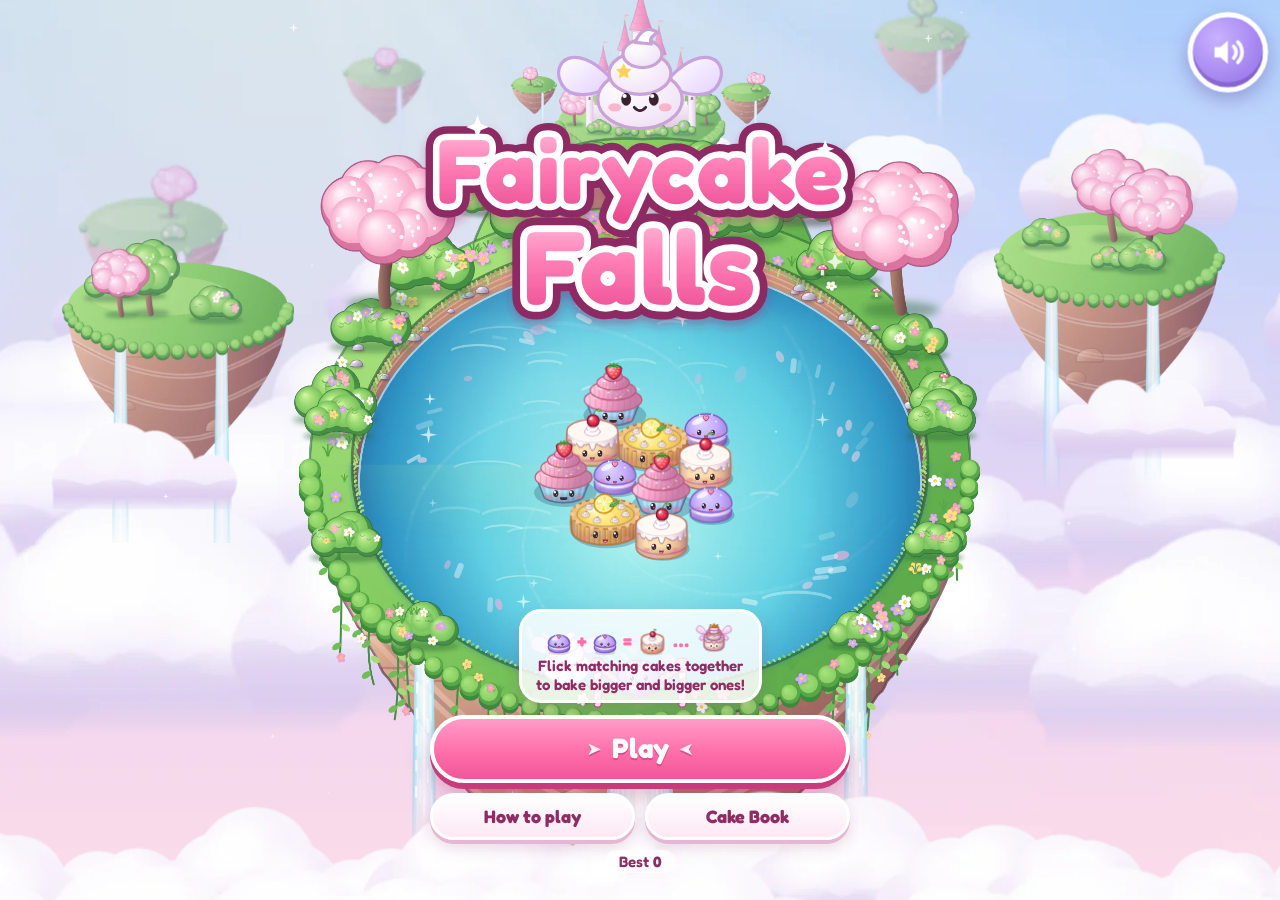
==== commit c2feadcc: "v0.6.1: Tilly's Lullaby, a gentler sling, the Cake Book instead of the ladder Playtesters: the music" ====
--- a/index.html
+++ b/index.html
@@ -51,7 +51,12 @@
       <div id="combo" class="combo"></div>
       <div id="discover" class="discover"><canvas id="discoverIcon" width="96" height="96"></canvas><div><div class="discover-kicker">New cake!</div><div class="discover-name" id="discoverName"></div></div></div>
       <div class="coach-wrap"><div id="coach" class="coach"><div class="coach-title"></div><div class="coach-sub"></div><div class="coach-row hidden"></div></div></div>
-      <div class="ladder-wrap"><div id="ladder" class="ladder" aria-label="Cake ladder"></div></div>
+      <button id="bookHud" class="book-pill" aria-label="Cake Book">
+        <svg viewBox="0 0 24 24" class="book-ic"><path d="M4 4.5A1.5 1.5 0 0 1 5.5 3H11a2 2 0 0 1 1 .3 2 2 0 0 1 1-.3h5.5A1.5 1.5 0 0 1 20 4.5v13a1.5 1.5 0 0 1-1.5 1.5H13.4a1.4 1.4 0 0 0-1.4.9 1.4 1.4 0 0 0-1.4-.9H5.5A1.5 1.5 0 0 1 4 17.5z" fill="#fff"/><path d="M12 5.2v13" stroke="#b98bd9" stroke-width="1.6" stroke-linecap="round"/><path d="M6.5 7.5h3.5M6.5 10h3.5M6.5 12.5h3.5M14 7.5h3.5M14 10h3.5M14 12.5h3.5" stroke="#d8b7ea" stroke-width="1.3" stroke-linecap="round"/><path d="M12 2.2l.9 1.9 2 .3-1.5 1.4.4 2-1.8-1-1.8 1 .4-2L9.1 4.4l2-.3z" fill="#ffd34d" stroke="#fff" stroke-width=".6"/></svg>
+        <span class="book-label">Cake Book</span>
+        <span class="book-count" id="bookCount">1/11</span>
+        <span class="book-new" id="bookNew">New!</span>
+      </button>
     </div>
 
     <!-- ===== Title ===== -->
@@ -144,7 +149,7 @@
     <div id="book" class="screen modal hidden">
       <div class="card">
         <h2><span class="leaf">&#10047;</span> Cake Book <span class="leaf">&#10047;</span></h2>
-        <p class="sub">From tiny to fairytale!</p>
+        <p class="sub" id="bookSub">From tiny to fairytale!</p>
         <div id="bookGrid" class="book-grid"></div>
         <button class="btn btn-play small close-btn" data-close="book">Close</button>
       </div>
@@ -159,6 +164,7 @@
           <button id="musicBtn" class="btn btn-soft toggle"></button>
           <button id="sfxBtn" class="btn btn-soft toggle"></button>
         </div>
+        <button id="pauseBookBtn" class="btn btn-soft">Cake Book</button>
         <button id="pauseHowBtn" class="btn btn-soft">How to play</button>
         <button id="restartBtn" class="btn btn-soft">Restart</button>
         <button id="menuBtn" class="btn btn-soft">Menu</button>
--- a/css/style.css
+++ b/css/style.css
@@ -277,37 +277,36 @@
 .coach-row .sym, .chain .sym { font-size: 20px; font-weight: 700; color: var(--pink); padding: 0 2px 6px; line-height: 1; }
 .ic-heart { width: 1.05em; height: 1.05em; vertical-align: -0.16em; display: inline-block; }
 
-/* cake ladder: the whole merge chain, lit up as far as this run got */
-.ladder-wrap {
-  position: absolute;
-  left: 0;
-  right: 0;
+/* the Cake Book pill at the bottom: opens the book mid-game, counts the cakes found, pulses for a new one */
+.book-pill {
+  --bt: translateX(-50%);
+  position: absolute;
+  left: 50%;
   bottom: calc(8px + var(--sab));
+  transform: var(--bt);
+  transform-origin: bottom center;
+  scale: var(--k);
   display: flex;
-  justify-content: center;
-  pointer-events: none;
+  align-items: center;
+  gap: 7px;
+  padding: 5px 12px 5px 9px;
+  border-radius: 999px;
+  background: linear-gradient(180deg, rgba(255, 255, 255, 0.92), rgba(255, 232, 246, 0.92));
+  border: 2.5px solid #fff;
+  box-shadow: 0 4px 14px rgba(120, 60, 120, 0.22);
+  color: var(--plum);
+  font-weight: 700;
+  font-size: 14px;
   transition: opacity 0.35s ease;
 }
-.ladder-wrap.dim { opacity: 0.12; }
-.ladder {
-  display: flex;
-  align-items: flex-end;
-  gap: 1px;
-  padding: 4px 8px 4px;
-  border-radius: 16px;
-  background: rgba(255, 255, 255, 0.6);
-  border: 2px solid rgba(255, 255, 255, 0.9);
-  box-shadow: 0 4px 14px rgba(120, 60, 120, 0.18);
-  backdrop-filter: blur(4px);
-  -webkit-backdrop-filter: blur(4px);
-  scale: var(--k);
-  transform-origin: bottom center;
-}
-.rung { opacity: 0.5; filter: grayscale(0.55) brightness(1.08); transition: opacity 0.3s ease, filter 0.3s ease, transform 0.3s ease; }
-.rung.got { opacity: 1; filter: none; }
-.rung.top { transform: translateY(-2px) scale(1.2); filter: drop-shadow(0 0 3px #ffffff) drop-shadow(0 2px 3px rgba(150, 60, 120, 0.35)); }
-.rung.new { animation: rungNew 0.9s cubic-bezier(0.2, 1.5, 0.4, 1); }
-.ladder.pulse { animation: ladderPulse 1.5s ease; }
+.book-pill.dim { opacity: 0.12; pointer-events: none; }
+.book-pill:active { transform: var(--bt) scale(0.95); }
+.book-ic { width: 26px; height: 26px; border-radius: 8px; background: radial-gradient(circle at 35% 30%, #c9b2ff, #8f6be6); padding: 3px; box-shadow: inset 0 -2px 0 rgba(60, 30, 120, 0.25); }
+.book-count { font-size: 12px; font-weight: 700; color: #fff; background: var(--pink); border-radius: 999px; padding: 1px 8px; line-height: 16px; }
+.book-new { position: absolute; right: -8px; top: -11px; font-size: 11px; font-weight: 700; color: #fff; background: linear-gradient(180deg, #ffd34d, #ff9d2e); border: 2px solid #fff; border-radius: 999px; padding: 0 7px; line-height: 16px; transform: rotate(8deg) scale(0); transition: transform 0.3s cubic-bezier(0.2, 1.5, 0.4, 1); box-shadow: 0 2px 6px rgba(200, 100, 50, 0.35); }
+.book-pill.new .book-new { transform: rotate(8deg) scale(1); }
+.book-pill.new { animation: bookPulse 1.4s ease 2; }
+.book-pill.pulse { animation: bookPulse 1.5s ease; }
 
 #hud.danger .pill { border-color: #ff8fb4; }
 
@@ -454,6 +453,11 @@
 .book-item .nm { font-size: 13px; font-weight: 700; color: var(--plum); line-height: 1.15; min-height: 30px; display: grid; place-items: center; }
 .book-item .tier { font-size: 11px; font-weight: 600; color: #b78aa6; }
 .book-item.locked .nm { color: #b9a3b3; }
+.book-item { position: relative; }
+.book-item .tag { position: absolute; left: 6px; top: 6px; font-size: 10px; font-weight: 700; color: #fff; background: var(--pink); border-radius: 999px; padding: 1px 6px; line-height: 14px; }
+.book-item.fresh { border-color: #ffd34d; box-shadow: 0 0 0 2px rgba(255, 211, 77, 0.45); }
+.book-item.fresh .tag { background: linear-gradient(180deg, #ffd34d, #ff9d2e); }
+.book-item.run .nm { color: var(--pink-deep); }
 
 .toggles { display: flex; gap: 10px; }
 .toggles .btn { flex: 1; font-size: 16px; }
@@ -519,29 +523,26 @@
 @keyframes float { 0%, 100% { transform: translate(-50%, 0); } 50% { transform: translate(-50%, -8px); } }
 @keyframes streakBump { 0% { transform: scale(1); } 40% { transform: scale(1.3) rotate(-4deg); } 100% { transform: scale(1); } }
 @keyframes streakLost { 0% { opacity: 1; transform: none; } 30% { transform: translateX(-4px); } 60% { transform: translateX(4px); } 100% { opacity: 0; transform: scale(0.7); } }
-@keyframes rungNew { 0% { transform: scale(0.6); } 45% { transform: translateY(-10px) scale(1.7); } 100% { transform: translateY(-2px) scale(1.2); } }
-@keyframes ladderPulse {
-  0%, 100% { transform: none; }
-  20% { transform: scale(1.12); box-shadow: 0 0 0 4px rgba(255, 111, 168, 0.65), 0 4px 14px rgba(120, 60, 120, 0.18); }
-  45% { transform: scale(1); }
-  65% { transform: scale(1.08); box-shadow: 0 0 0 4px rgba(255, 111, 168, 0.5), 0 4px 14px rgba(120, 60, 120, 0.18); }
+@keyframes bookPulse {
+  0%, 100% { transform: var(--bt); }
+  20% { transform: var(--bt) scale(1.12); box-shadow: 0 0 0 5px rgba(255, 111, 168, 0.6), 0 4px 14px rgba(120, 60, 120, 0.22); }
+  45% { transform: var(--bt); }
+  65% { transform: var(--bt) scale(1.08); box-shadow: 0 0 0 5px rgba(255, 111, 168, 0.45), 0 4px 14px rgba(120, 60, 120, 0.22); }
 }
 
 @media (min-aspect-ratio: 4/3) {
   .logo-wrap { width: min(48vw, 520px); top: calc(2% + var(--sat)); }
   .title-bottom { bottom: 3%; }
 }
-/* wide, tall screens: the ladder stands upright on the left – small at the bottom, big at the top */
+/* wide screens: the power-ups sit at the very bottom, the Cake Book pill in the bottom left corner beside them */
 @media (min-aspect-ratio: 4/3) and (min-height: 600px) {
-  .ladder-wrap { left: 14px; right: auto; top: 50%; bottom: auto; transform: translateY(-46%); }
-  .ladder { flex-direction: column-reverse; align-items: center; padding: 8px 5px; transform-origin: left center; scale: calc(var(--k) * 0.9); }
   .power-btn { bottom: calc(18px + var(--sab)); }
-}
-/* short landscape phones: the ladder moves to the top centre, out of the way of the pull */
+  .book-pill { --bt: none; left: 16px; transform-origin: bottom left; bottom: calc(110px * var(--k) + var(--sab)); }
+}
+/* short landscape phones: the pill moves up beside the power-ups, out of the way of the pull */
 @media (min-aspect-ratio: 4/3) and (max-height: 599px) {
-  .ladder-wrap { top: calc(8px + var(--sat)); bottom: auto; }
-  .ladder { transform-origin: top center; }
   .power-btn { bottom: calc(12px + var(--sab)); }
+  .book-pill { --bt: none; left: 16px; transform-origin: bottom left; bottom: calc(88px * var(--k) + var(--sab)); }
 }
 @media (max-height: 640px) {
   .goal-card { display: none; }
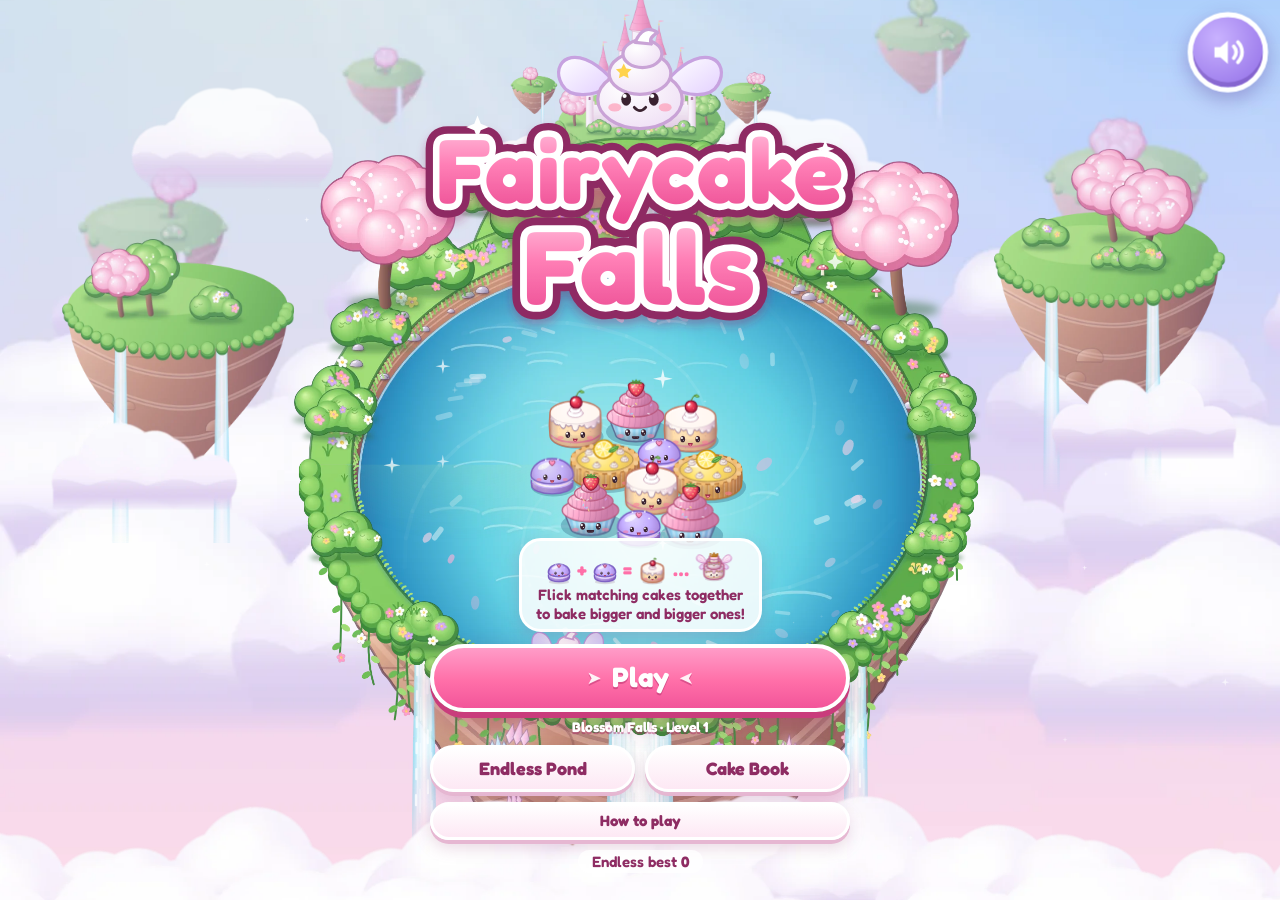
==== commit 5fd50178: "v0.7: the adventure – five worlds of cakes to collect, a map with forty levels, a Cake Book with lor" ====
--- a/index.html
+++ b/index.html
@@ -15,7 +15,7 @@
     <!-- ===== HUD ===== -->
     <div id="hud" class="hidden">
       <div id="scorePill" class="pill">
-        <div class="pill-level">Stage <b id="lvl">1</b></div>
+        <div class="pill-level"><span id="lvlWord">Stage</span> <b id="lvl">1</b></div>
         <div class="pill-score"><svg viewBox="0 0 24 24" class="star"><path d="M12 2.5l2.9 6 6.6.8-4.9 4.6 1.3 6.5L12 17.2l-5.9 3.2 1.3-6.5L2.5 9.3l6.6-.8z"/></svg><b id="score">0</b></div>
         <div class="pill-order"><div class="pill-bar"><i id="lvlbar"></i></div><span class="pill-goal" id="goal">5 to go</span></div>
       </div>
@@ -23,6 +23,11 @@
       <button id="pauseBtn" class="round-btn" aria-label="Pause">
         <svg viewBox="0 0 24 24"><rect x="6.5" y="5" width="4" height="14" rx="2"/><rect x="13.5" y="5" width="4" height="14" rx="2"/></svg>
       </button>
+      <!-- the recipe of the level: what to bake -->
+      <div id="goalChip" class="goal-chip hidden">
+        <canvas id="goalIcon" width="56" height="56"></canvas>
+        <div class="goal-text"><div class="goal-kicker" id="goalKicker">Level 1 · bake the</div><div class="goal-name" id="goalName">???</div></div>
+      </div>
       <button id="nextBtn" class="next-bubble" aria-label="Swap with next cake">
         <canvas id="nextCanvas" width="64" height="64"></canvas>
         <span class="next-label">Next</span>
@@ -49,12 +54,12 @@
       </button>
       <div id="banner" class="banner"><div class="banner-title"></div><div class="banner-sub"></div></div>
       <div id="combo" class="combo"></div>
-      <div id="discover" class="discover"><canvas id="discoverIcon" width="96" height="96"></canvas><div><div class="discover-kicker">New cake!</div><div class="discover-name" id="discoverName"></div></div></div>
+      <div id="discover" class="discover"><canvas id="discoverIcon" width="96" height="96"></canvas><div><div class="discover-kicker" id="discoverKicker">New cake!</div><div class="discover-name" id="discoverName"></div></div></div>
       <div class="coach-wrap"><div id="coach" class="coach"><div class="coach-title"></div><div class="coach-sub"></div><div class="coach-row hidden"></div></div></div>
       <button id="bookHud" class="book-pill" aria-label="Cake Book">
         <svg viewBox="0 0 24 24" class="book-ic"><path d="M4 4.5A1.5 1.5 0 0 1 5.5 3H11a2 2 0 0 1 1 .3 2 2 0 0 1 1-.3h5.5A1.5 1.5 0 0 1 20 4.5v13a1.5 1.5 0 0 1-1.5 1.5H13.4a1.4 1.4 0 0 0-1.4.9 1.4 1.4 0 0 0-1.4-.9H5.5A1.5 1.5 0 0 1 4 17.5z" fill="#fff"/><path d="M12 5.2v13" stroke="#b98bd9" stroke-width="1.6" stroke-linecap="round"/><path d="M6.5 7.5h3.5M6.5 10h3.5M6.5 12.5h3.5M14 7.5h3.5M14 10h3.5M14 12.5h3.5" stroke="#d8b7ea" stroke-width="1.3" stroke-linecap="round"/><path d="M12 2.2l.9 1.9 2 .3-1.5 1.4.4 2-1.8-1-1.8 1 .4-2L9.1 4.4l2-.3z" fill="#ffd34d" stroke="#fff" stroke-width=".6"/></svg>
         <span class="book-label">Cake Book</span>
-        <span class="book-count" id="bookCount">1/11</span>
+        <span class="book-count" id="bookCount">1/60</span>
         <span class="book-new" id="bookNew">New!</span>
       </button>
     </div>
@@ -105,13 +110,86 @@
           <div class="goal-text">Flick matching cakes together<br>to bake bigger and bigger ones!</div>
         </div>
         <button id="playBtn" class="btn btn-play"><span class="arrow">&#10148;</span> Play <span class="arrow flip">&#10148;</span></button>
+        <div class="title-progress" id="titleProgress">World 1 · Level 1</div>
         <div class="title-row">
-          <button id="howBtn" class="btn btn-soft">How to play</button>
+          <button id="endlessBtn" class="btn btn-soft">Endless Pond</button>
           <button id="bookBtn" class="btn btn-soft">Cake Book</button>
         </div>
-        <div class="title-best">Best <b id="bestTitle">0</b></div>
+        <div class="title-row">
+          <button id="howBtn" class="btn btn-soft slim">How to play</button>
+        </div>
+        <div class="title-best">Endless best <b id="bestTitle">0</b></div>
       </div>
       <button id="soundBtnTitle" class="round-btn corner" aria-label="Sound"></button>
+    </div>
+
+    <!-- ===== World map ===== -->
+    <div id="map" class="screen map hidden">
+      <div class="map-top">
+        <button id="mapBack" class="round-btn back" aria-label="Back to title"><svg viewBox="0 0 24 24"><path d="M14.5 5.5 8 12l6.5 6.5" fill="none" stroke="#fff" stroke-width="3" stroke-linecap="round" stroke-linejoin="round"/></svg></button>
+        <div class="map-title">
+          <div class="map-world" id="mapWorldName">Blossom Falls</div>
+          <div class="map-tag" id="mapWorldTag">The Little Fairy Bakery</div>
+        </div>
+        <button id="mapBookBtn" class="round-btn book" aria-label="Cake Book"><svg viewBox="0 0 24 24"><path d="M4 4.5A1.5 1.5 0 0 1 5.5 3H11a2 2 0 0 1 1 .3 2 2 0 0 1 1-.3h5.5A1.5 1.5 0 0 1 20 4.5v13a1.5 1.5 0 0 1-1.5 1.5H13.4a1.4 1.4 0 0 0-1.4.9 1.4 1.4 0 0 0-1.4-.9H5.5A1.5 1.5 0 0 1 4 17.5z" fill="#fff"/><path d="M12 5.2v13" stroke="#b98bd9" stroke-width="1.6" stroke-linecap="round"/><path d="M6.5 7.5h3.5M6.5 10h3.5M6.5 12.5h3.5M14 7.5h3.5M14 10h3.5M14 12.5h3.5" stroke="#d8b7ea" stroke-width="1.3" stroke-linecap="round"/></svg><span class="book-new" id="mapBookNew">New!</span></button>
+      </div>
+      <div class="map-body">
+        <button id="mapPrev" class="map-arrow left" aria-label="Previous world">&#8249;</button>
+        <div class="map-card" id="mapCard">
+          <canvas id="mapScene"></canvas>
+          <svg id="mapPath" viewBox="0 0 100 100" preserveAspectRatio="none"></svg>
+          <div id="mapNodes" class="map-nodes"></div>
+          <canvas id="mapTilly" class="map-tilly" width="72" height="72"></canvas>
+          <div id="mapLock" class="map-lock hidden"><div class="lock-ic">&#128274;</div><div class="lock-text" id="mapLockText"></div></div>
+        </div>
+        <button id="mapNext" class="map-arrow right" aria-label="Next world">&#8250;</button>
+      </div>
+      <div class="map-foot">
+        <div class="map-dots" id="mapDots"></div>
+        <div class="map-stats"><span class="map-stat" id="mapStars">&#9733; 0 / 24</span><span class="map-stat" id="mapCakes">0 / 11 cakes</span></div>
+        <div class="map-blurb" id="mapBlurb"></div>
+      </div>
+    </div>
+
+    <!-- ===== Level card ===== -->
+    <div id="levelCard" class="screen modal hidden">
+      <div class="card level-card">
+        <div class="lc-kicker" id="lcKicker">Blossom Falls · Level 1</div>
+        <h2 id="lcTitle">Bake the ???</h2>
+        <div class="lc-hero"><canvas id="lcIcon" width="160" height="160"></canvas><div class="lc-stars" id="lcStars"></div></div>
+        <div class="lc-hint" id="lcHint"></div>
+        <div class="lc-mod" id="lcMod"></div>
+        <div class="lc-goals" id="lcGoals"></div>
+        <div class="lc-best" id="lcBest"></div>
+        <button id="lcPlay" class="btn btn-play">Bake!</button>
+        <button class="link-btn close-btn" data-close="levelCard">Not now</button>
+      </div>
+    </div>
+
+    <!-- ===== Level clear ===== -->
+    <div id="won" class="screen modal hidden">
+      <div class="card won-card">
+        <h2 class="won-title">Level clear!</h2>
+        <div class="won-stars" id="wonStars"></div>
+        <div class="won-score"><span>Score</span><b id="wonScore">0</b><small id="wonBest"></small></div>
+        <div class="won-cake">
+          <canvas id="wonIcon" width="140" height="140"></canvas>
+          <div class="won-cake-text">
+            <div class="won-kicker" id="wonKicker">New cake!</div>
+            <div class="won-name" id="wonName"></div>
+            <div class="won-epithet" id="wonEpithet"></div>
+            <div class="won-lore" id="wonLore"></div>
+          </div>
+        </div>
+        <div id="wonUnlock" class="ribbon hidden">New world unlocked!</div>
+        <div class="won-row">
+          <button id="wonNext" class="btn btn-play">Next level</button>
+        </div>
+        <div class="won-row">
+          <button id="wonReplay" class="btn btn-soft">Bake again</button>
+          <button id="wonMap" class="btn btn-soft">Map</button>
+        </div>
+      </div>
     </div>
 
     <!-- ===== How to play ===== -->
@@ -124,7 +202,7 @@
         </div>
         <div class="step">
           <div class="num">2</div><canvas class="step-icon" data-icon="merge" width="88" height="88"></canvas>
-          <div class="step-text"><b>Same cakes merge.</b> Two identical cakes that touch become a bigger one. A pink heart in the preview means: match!</div>
+          <div class="step-text"><b>Same cakes merge.</b> Two cakes of the same size that touch become a bigger one. A pink heart in the preview means: match!</div>
         </div>
         <div class="step">
           <div class="num">3</div><canvas class="step-icon" data-icon="water" width="88" height="88"></canvas>
@@ -135,7 +213,9 @@
           <div class="step-text"><b>Keep the ring clear.</b> A cake resting outside the ring for 5 seconds overflows the pond. Merge to make room!</div>
         </div>
         <div class="tips">
-          <div><b>Orders:</b> each stage asks for a number of merges. Fill it and the pond whirls: the pile is shuffled, fresh cakes tumble down the spring, your multiplier rises, a gift arrives.</div>
+          <div><b>Levels:</b> every level is a recipe – bake the cake on the card. Stars come from your score at that moment. Clear level 5 of a world to open the next one.</div>
+          <div><b>Cake Book:</b> every world bakes its own eleven cakes, and rare finds drift into the sling now and then. Merge a rare one to add it to the book.</div>
+          <div><b>Orders:</b> each stage asks for a number of merges. Fill it and the pond whirls: the pile is shuffled, fresh cakes tumble in, your multiplier rises, a gift arrives.</div>
           <div><b>Hot streak:</b> merge with every flick to multiply your points.</div>
           <div><b>Next:</b> tap it to swap your two cakes (or press Space).</div>
           <div><b>Magic Cake &amp; Wand:</b> gifts for finished orders. Fairy Bubbles hold more.</div>
@@ -147,11 +227,27 @@
 
     <!-- ===== Cake book ===== -->
     <div id="book" class="screen modal hidden">
-      <div class="card">
+      <div class="card book-card">
         <h2><span class="leaf">&#10047;</span> Cake Book <span class="leaf">&#10047;</span></h2>
         <p class="sub" id="bookSub">From tiny to fairytale!</p>
+        <div id="bookTabs" class="book-tabs"></div>
         <div id="bookGrid" class="book-grid"></div>
         <button class="btn btn-play small close-btn" data-close="book">Close</button>
+      </div>
+      <div id="bookTip" class="book-tip hidden"></div>
+    </div>
+
+    <!-- ===== Cake detail ===== -->
+    <div id="cakeDetail" class="screen modal detail hidden">
+      <div class="card detail-card">
+        <div class="detail-hero"><canvas id="detailIcon" width="180" height="180"></canvas></div>
+        <div class="detail-tier" id="detailTier">Tier 3 · Cupcake</div>
+        <h2 id="detailName">Strawberry Cupcake</h2>
+        <div class="detail-epithet" id="detailEpithet"></div>
+        <div class="detail-lore" id="detailLore"></div>
+        <div class="detail-ingr" id="detailIngr"></div>
+        <div class="detail-meta" id="detailMeta"></div>
+        <button class="btn btn-play small close-btn" data-close="cakeDetail">Close</button>
       </div>
     </div>
 
@@ -167,6 +263,7 @@
         <button id="pauseBookBtn" class="btn btn-soft">Cake Book</button>
         <button id="pauseHowBtn" class="btn btn-soft">How to play</button>
         <button id="restartBtn" class="btn btn-soft">Restart</button>
+        <button id="pauseMapBtn" class="btn btn-soft">Map</button>
         <button id="menuBtn" class="btn btn-soft">Menu</button>
       </div>
     </div>
@@ -180,7 +277,7 @@
         <div class="over-score"><span>Score</span><b id="overScore">0</b></div>
         <div class="over-best">Best <b id="overBest">0</b></div>
         <div class="over-stats">
-          <div class="stat"><canvas id="overCake" width="80" height="80"></canvas><div><small>Biggest cake</small><b id="overCakeName"></b></div></div>
+          <div class="stat"><canvas id="overCake" width="80" height="80"></canvas><div><small>Biggest cake baked</small><b id="overCakeName"></b></div></div>
           <div class="stat-row">
             <div><small>Stage</small><b id="overLevel">1</b></div>
             <div><small>Merges</small><b id="overMerges">0</b></div>
@@ -188,7 +285,10 @@
           </div>
         </div>
         <button id="againBtn" class="btn btn-play">Play again</button>
-        <button id="overMenuBtn" class="btn btn-soft">Menu</button>
+        <div class="won-row">
+          <button id="overMapBtn" class="btn btn-soft hidden">Map</button>
+          <button id="overMenuBtn" class="btn btn-soft">Menu</button>
+        </div>
       </div>
     </div>
 
@@ -206,6 +306,7 @@
   <script src="assets/manifest.js"></script>
   <script src="js/physics.js"></script>
   <script src="js/cakes.js"></script>
+  <script src="js/levels.js"></script>
   <script src="js/scene.js"></script>
   <script src="js/fx.js"></script>
   <script src="js/audio.js"></script>
--- a/css/style.css
+++ b/css/style.css
@@ -550,3 +550,218 @@
   .power-btn canvas, .power-btn svg.wand { width: 42px; height: 42px; left: 5px; top: 5px; }
   .btn-play { font-size: 24px; padding: 9px 20px 11px; }
 }
+
+/* =====================================================================
+   v0.7 – the adventure: goal chip, world map, level cards, the Cake Book
+   ===================================================================== */
+.stars { display: inline-flex; gap: 2px; }
+.stars i { width: 22px; height: 22px; display: inline-block; }
+.stars i svg { width: 100%; height: 100%; display: block; }
+.stars i.on svg { fill: #ffd34d; stroke: #d98b16; stroke-width: 1.2; }
+.stars i.off svg { fill: rgba(120, 80, 120, 0.18); stroke: rgba(120, 80, 120, 0.3); stroke-width: 1.2; }
+.stars.tiny i { width: 11px; height: 11px; }
+.stars.big i { width: 44px; height: 44px; }
+.stars.big i.on { animation: starIn 0.5s cubic-bezier(0.2, 1.6, 0.4, 1) both; animation-delay: var(--d); }
+@keyframes starIn { 0% { transform: scale(0) rotate(-40deg); opacity: 0; } 100% { transform: none; opacity: 1; } }
+
+/* the recipe chip at the top of the HUD */
+.goal-chip {
+  position: absolute;
+  left: 50%;
+  top: calc(10px + var(--sat));
+  transform: translateX(-50%);
+  scale: var(--k);
+  transform-origin: top center;
+  display: flex;
+  align-items: center;
+  gap: 6px;
+  padding: 3px 12px 3px 4px;
+  border-radius: 999px;
+  background: linear-gradient(180deg, rgba(255, 255, 255, 0.94), rgba(255, 236, 246, 0.94));
+  border: 2px solid #fff;
+  box-shadow: 0 4px 12px rgba(120, 60, 120, 0.22);
+  pointer-events: none;
+  max-width: 44vw;
+}
+.goal-chip canvas { width: 44px; height: 44px; flex: 0 0 44px; }
+.goal-kicker { font-size: 10px; font-weight: 700; color: var(--pink); text-transform: uppercase; letter-spacing: 0.6px; white-space: nowrap; overflow: hidden; text-overflow: ellipsis; }
+.goal-name { font-size: 14px; font-weight: 700; color: var(--plum); line-height: 1.1; white-space: nowrap; overflow: hidden; text-overflow: ellipsis; }
+.goal-chip.close { animation: goalPulse 1.2s ease infinite; border-color: #ffd34d; }
+.goal-chip.done { border-color: #a2eac6; }
+@keyframes goalPulse { 0%, 100% { box-shadow: 0 4px 12px rgba(120, 60, 120, 0.22); } 50% { box-shadow: 0 0 0 5px rgba(255, 211, 77, 0.5), 0 4px 12px rgba(120, 60, 120, 0.22); } }
+@media (max-width: 420px) { .goal-chip { max-width: 40vw; } .goal-chip canvas { width: 36px; height: 36px; flex-basis: 36px; } .goal-name { font-size: 12.5px; } }
+
+.discover.low { top: calc(170px * var(--k) + var(--sat)); }
+.discover.rare { background: linear-gradient(180deg, #fffdf2, #fff0c2); border-color: #ffd34d; }
+.discover.rare .discover-kicker { color: #d98b16; }
+
+/* title additions */
+.title-progress { font-size: 14px; font-weight: 700; color: #fff; text-shadow: 0 2px 0 rgba(170, 40, 100, 0.45); margin-top: -4px; }
+.btn-soft.slim { font-size: 15px; padding: 6px 14px 7px; }
+
+/* ---------- the world map ---------- */
+.map {
+  --sky-a: #c3d3fb;
+  --sky-b: #ffdde8;
+  background: linear-gradient(180deg, var(--sky-a), var(--sky-b));
+  display: flex;
+  flex-direction: column;
+  align-items: center;
+  padding: calc(10px + var(--sat)) 12px calc(10px + var(--sab));
+  gap: 8px;
+  transition: background 0.4s ease;
+}
+.map-top { display: flex; align-items: center; justify-content: space-between; width: min(96vw, 520px); gap: 8px; }
+.map-top .round-btn { position: static; scale: 1; width: 44px; height: 44px; flex: 0 0 44px; }
+.map-top .round-btn.book { background: radial-gradient(circle at 35% 30%, #ffb6d6, #ff6fa8); position: relative; }
+.map-top .round-btn .book-new { right: -10px; top: -10px; }
+.map-top .round-btn.new .book-new { transform: rotate(8deg) scale(1); }
+.map-title { text-align: center; flex: 1; min-width: 0; }
+.map-world { font-size: 22px; font-weight: 700; color: #fff; text-shadow: 0 2px 0 var(--pink-deep), 0 -1px 0 var(--pink-deep), 1px 0 0 var(--pink-deep), -1px 0 0 var(--pink-deep), 0 6px 14px rgba(140, 40, 100, 0.3); line-height: 1.1; white-space: nowrap; overflow: hidden; text-overflow: ellipsis; }
+.map-tag { font-size: 13px; font-weight: 600; color: var(--plum); background: rgba(255, 255, 255, 0.75); border-radius: 10px; padding: 1px 10px; display: inline-block; margin-top: 3px; }
+.map-body { display: flex; align-items: center; gap: 4px; flex: 1; min-height: 0; width: 100%; justify-content: center; }
+.map-arrow {
+  width: 38px; height: 64px; border-radius: 14px; font-size: 34px; line-height: 1; color: #fff;
+  background: rgba(255, 255, 255, 0.28); border: 2px solid rgba(255, 255, 255, 0.7); text-shadow: 0 2px 0 rgba(140, 40, 100, 0.35);
+  flex: 0 0 38px;
+}
+.map-arrow.off { opacity: 0.25; pointer-events: none; }
+.map-card {
+  position: relative;
+  width: min(84vw, 420px);
+  height: 100%;
+  max-height: 640px;
+  min-height: 300px;
+  border-radius: 28px;
+  border: 4px solid #fff;
+  box-shadow: 0 14px 34px rgba(110, 40, 100, 0.3);
+  overflow: hidden;
+  touch-action: pan-y;
+}
+.map-card.slide-left { animation: slideL 0.35s ease; }
+.map-card.slide-right { animation: slideR 0.35s ease; }
+@keyframes slideL { 0% { transform: translateX(40px); opacity: 0.4; } 100% { transform: none; opacity: 1; } }
+@keyframes slideR { 0% { transform: translateX(-40px); opacity: 0.4; } 100% { transform: none; opacity: 1; } }
+.map-card canvas#mapScene { position: absolute; inset: 0; width: 100%; height: 100%; }
+#mapPath { position: absolute; inset: 0; width: 100%; height: 100%; pointer-events: none; }
+#mapPath .path-under { fill: none; stroke: rgba(150, 90, 140, 0.35); stroke-width: 12; stroke-linecap: round; }
+#mapPath .path-over { fill: none; stroke: #fff6fb; stroke-width: 7; stroke-dasharray: 2 13; stroke-linecap: round; }
+.map-nodes { position: absolute; inset: 0; }
+.map-node {
+  position: absolute;
+  transform: translate(-50%, -50%);
+  width: 60px;
+  height: 60px;
+  background: none;
+  padding: 0;
+}
+.node-ring {
+  display: grid; place-items: center;
+  width: 60px; height: 60px; border-radius: 50%;
+  background: radial-gradient(circle at 35% 30%, #ffffff, #ffe4f1 65%, #f6c3dc);
+  border: 3px solid #fff;
+  box-shadow: 0 5px 14px rgba(150, 60, 120, 0.3), inset 0 -3px 0 rgba(200, 120, 160, 0.25);
+  transition: transform 0.15s ease;
+}
+.map-node:active .node-ring { transform: scale(0.92); }
+.node-icon { width: 44px; height: 44px; display: block; }
+.map-node.done .node-ring { background: radial-gradient(circle at 35% 30%, #fff9d6, #ffe6a0 65%, #f4c64d); border-color: #fff; }
+.map-node.current .node-ring { box-shadow: 0 0 0 5px rgba(255, 111, 168, 0.55), 0 5px 14px rgba(150, 60, 120, 0.3); animation: nodePulse 1.4s ease infinite; }
+@keyframes nodePulse { 0%, 100% { box-shadow: 0 0 0 4px rgba(255, 111, 168, 0.5), 0 5px 14px rgba(150, 60, 120, 0.3); } 50% { box-shadow: 0 0 0 9px rgba(255, 111, 168, 0.25), 0 5px 14px rgba(150, 60, 120, 0.3); } }
+.map-node.locked { pointer-events: none; }
+.map-node.locked .node-ring { background: radial-gradient(circle at 35% 30%, #d9cfe0, #b9a8c4); border-color: #ece3f0; box-shadow: 0 3px 8px rgba(100, 60, 110, 0.25); }
+.node-lock svg { width: 26px; height: 26px; display: block; }
+.map-node.castle .node-ring { width: 68px; height: 68px; margin: -4px; }
+.node-num {
+  position: absolute; left: -4px; top: -4px;
+  min-width: 22px; height: 22px; border-radius: 11px; padding: 0 5px;
+  background: var(--pink); color: #fff; font-size: 12px; font-weight: 700; line-height: 18px; border: 2px solid #fff;
+}
+.map-node.locked .node-num { background: #a995b3; }
+.node-stars { position: absolute; left: 50%; bottom: -14px; transform: translateX(-50%); background: rgba(255, 255, 255, 0.9); border-radius: 999px; padding: 1px 4px; line-height: 0; }
+.map-tilly { position: absolute; width: 72px; height: 72px; transform: translate(-50%, -112%); pointer-events: none; animation: tillyBob 1.6s ease-in-out infinite; }
+@keyframes tillyBob { 0%, 100% { transform: translate(-50%, -112%); } 50% { transform: translate(-50%, -122%); } }
+.map-card.locked #mapNodes, .map-card.locked .map-tilly { opacity: 0.35; filter: grayscale(0.6); }
+.map-lock {
+  position: absolute; left: 50%; top: 50%; transform: translate(-50%, -50%);
+  width: 80%; text-align: center; padding: 16px 14px; border-radius: 22px;
+  background: rgba(255, 255, 255, 0.92); border: 3px solid #fff; box-shadow: 0 8px 22px rgba(120, 50, 110, 0.28);
+}
+.lock-ic { font-size: 34px; }
+.lock-text { margin-top: 4px; font-size: 15px; font-weight: 700; color: var(--plum); line-height: 1.3; }
+.map-foot { display: flex; flex-direction: column; align-items: center; gap: 5px; width: min(92vw, 440px); }
+.map-dots { display: flex; gap: 7px; }
+.map-dot { width: 11px; height: 11px; border-radius: 50%; background: rgba(255, 255, 255, 0.55); border: 2px solid #fff; padding: 0; }
+.map-dot.on { background: var(--pink); transform: scale(1.25); }
+.map-dot.locked { opacity: 0.45; }
+.map-stats { display: flex; gap: 8px; }
+.map-stat { display: inline-flex; align-items: center; gap: 4px; font-size: 14px; font-weight: 700; color: var(--plum); background: rgba(255, 255, 255, 0.85); border-radius: 999px; padding: 3px 12px; }
+.map-stat svg { width: 16px; height: 16px; fill: #ffd34d; stroke: #d98b16; stroke-width: 1.4; }
+.map-blurb { font-size: 13px; font-weight: 600; color: var(--plum); text-align: center; line-height: 1.3; background: rgba(255, 255, 255, 0.6); border-radius: 14px; padding: 4px 12px; }
+@media (max-height: 640px) { .map-blurb { display: none; } .map-card { min-height: 260px; } }
+@media (min-aspect-ratio: 4/3) { .map-card { width: min(60vh, 420px); } }
+
+/* ---------- the level card ---------- */
+.level-card { width: min(100%, 380px); }
+.lc-kicker { font-size: 13px; font-weight: 700; color: var(--pink); text-transform: uppercase; letter-spacing: 1px; }
+.level-card h2 { margin: 2px 0 4px; font-size: 26px; }
+.lc-hero { display: flex; flex-direction: column; align-items: center; gap: 2px; }
+.lc-hero canvas { width: 120px; height: 120px; }
+.lc-hint { font-size: 15px; font-weight: 600; color: #a0567f; font-style: italic; margin: 4px 0 8px; line-height: 1.3; }
+.lc-mod { font-size: 13.5px; font-weight: 600; color: #6a3f5c; background: rgba(255, 255, 255, 0.75); border: 2px solid #fff; border-radius: 14px; padding: 5px 12px; margin-bottom: 8px; }
+.lc-mod b { color: var(--pink-deep); }
+.lc-goals { display: flex; justify-content: center; gap: 6px; flex-wrap: wrap; margin-bottom: 6px; }
+.lc-goals span { display: inline-flex; align-items: center; gap: 2px; font-size: 12.5px; font-weight: 700; color: var(--plum); background: rgba(255, 255, 255, 0.8); border-radius: 999px; padding: 3px 9px; }
+.lc-goals svg { width: 14px; height: 14px; fill: #ffd34d; stroke: #d98b16; stroke-width: 1.4; }
+.lc-best { font-size: 13px; font-weight: 600; color: #b07da0; margin-bottom: 10px; }
+.level-card .link-btn { margin-top: 8px; }
+
+/* ---------- level clear ---------- */
+.won-card { width: min(100%, 400px); }
+.won-title { font-size: 34px !important; margin-bottom: 4px !important; color: #fff !important; text-shadow: 0 3px 0 var(--pink-deep), 0 -2px 0 var(--pink-deep), 2px 0 0 var(--pink-deep), -2px 0 0 var(--pink-deep), 3px 3px 0 var(--pink-deep), -3px 3px 0 var(--pink-deep); }
+.won-stars { display: flex; justify-content: center; margin: 2px 0 6px; }
+.won-score { display: flex; align-items: baseline; justify-content: center; gap: 8px; margin-bottom: 8px; }
+.won-score span { font-weight: 600; color: var(--pink); font-size: 15px; }
+.won-score b { font-size: 40px; line-height: 1; color: var(--plum); }
+.won-score small { font-size: 13px; font-weight: 700; color: #d98b16; }
+.won-cake { display: flex; align-items: center; gap: 10px; text-align: left; background: rgba(255, 255, 255, 0.78); border: 2px solid #fff; border-radius: 22px; padding: 10px 12px; margin-bottom: 10px; }
+.won-cake canvas { width: 110px; height: 110px; flex: 0 0 110px; }
+.won-kicker { font-size: 11px; font-weight: 700; color: var(--pink); text-transform: uppercase; letter-spacing: 0.8px; }
+.won-name { font-size: 20px; font-weight: 700; color: var(--plum); line-height: 1.1; }
+.won-epithet { font-size: 13px; font-weight: 600; color: #a0567f; font-style: italic; margin: 1px 0 4px; }
+.won-lore { font-size: 13px; line-height: 1.35; color: #6a3f5c; }
+.won-row { display: flex; gap: 10px; margin-top: 8px; }
+.won-row .btn { flex: 1; }
+.won-row .btn-play { font-size: 24px; padding: 10px 20px 12px; }
+
+/* ---------- the Cake Book ---------- */
+.book-card { width: min(100%, 460px); }
+.book-tabs { display: flex; gap: 5px; overflow-x: auto; padding: 2px 2px 8px; margin: 0 -4px 4px; scrollbar-width: none; }
+.book-tabs::-webkit-scrollbar { display: none; }
+.book-tab { flex: 0 0 auto; font-size: 13px; font-weight: 700; color: var(--plum); background: rgba(255, 255, 255, 0.7); border: 2px solid #fff; border-radius: 999px; padding: 4px 11px; white-space: nowrap; }
+.book-tab small { font-size: 11px; font-weight: 700; color: #b78aa6; }
+.book-tab.on { background: var(--pink); color: #fff; }
+.book-tab.on small { color: #ffe4f1; }
+.book-tab.locked { opacity: 0.6; }
+.book-item { font-family: inherit; text-align: center; cursor: pointer; transition: transform 0.12s ease; }
+.book-item:hover { transform: translateY(-2px); }
+.book-item:active { transform: scale(0.96); }
+.book-item .count { position: absolute; right: 6px; top: 6px; font-size: 10px; font-weight: 700; color: var(--plum); background: rgba(255, 255, 255, 0.9); border-radius: 999px; padding: 1px 6px; line-height: 14px; }
+.book-item.rare { background: linear-gradient(180deg, #fffdf4, #fff3cf); }
+.book-item.rare.locked { background: rgba(255, 255, 255, 0.75); }
+.book-tip { position: fixed; z-index: 9; max-width: 220px; background: #fff; border: 2px solid #ffd6ea; border-radius: 14px; padding: 6px 10px; box-shadow: 0 6px 18px rgba(120, 50, 110, 0.25); pointer-events: none; text-align: center; }
+.book-tip b { display: block; font-size: 13px; color: var(--plum); }
+.book-tip span { display: block; font-size: 12px; font-weight: 600; color: #a0567f; font-style: italic; line-height: 1.25; }
+
+.modal.detail { z-index: 6; }
+.detail-card { width: min(100%, 380px); }
+.detail-hero canvas { width: 150px; height: 150px; }
+.detail-tier { font-size: 12px; font-weight: 700; color: var(--pink); text-transform: uppercase; letter-spacing: 1px; margin-top: -4px; }
+.detail-card h2 { margin: 2px 0 2px; font-size: 26px; }
+.detail-epithet { font-size: 14px; font-weight: 600; color: #a0567f; font-style: italic; margin-bottom: 8px; }
+.detail-lore { font-size: 14.5px; line-height: 1.4; color: #6a3f5c; background: rgba(255, 255, 255, 0.75); border: 2px solid #fff; border-radius: 16px; padding: 8px 12px; }
+.detail-ingr { display: flex; flex-wrap: wrap; justify-content: center; gap: 5px; margin-top: 8px; }
+.detail-ingr b { width: 100%; font-size: 11px; font-weight: 700; color: var(--pink); text-transform: uppercase; letter-spacing: 1px; }
+.detail-ingr span { font-size: 12.5px; font-weight: 600; color: var(--plum); background: #ffe6f3; border-radius: 999px; padding: 3px 10px; }
+.detail-meta { display: flex; flex-direction: column; gap: 2px; margin-top: 10px; font-size: 13px; font-weight: 600; color: #b07da0; }
+.modal.detail.unknown h2 { color: #b9a3b3; }
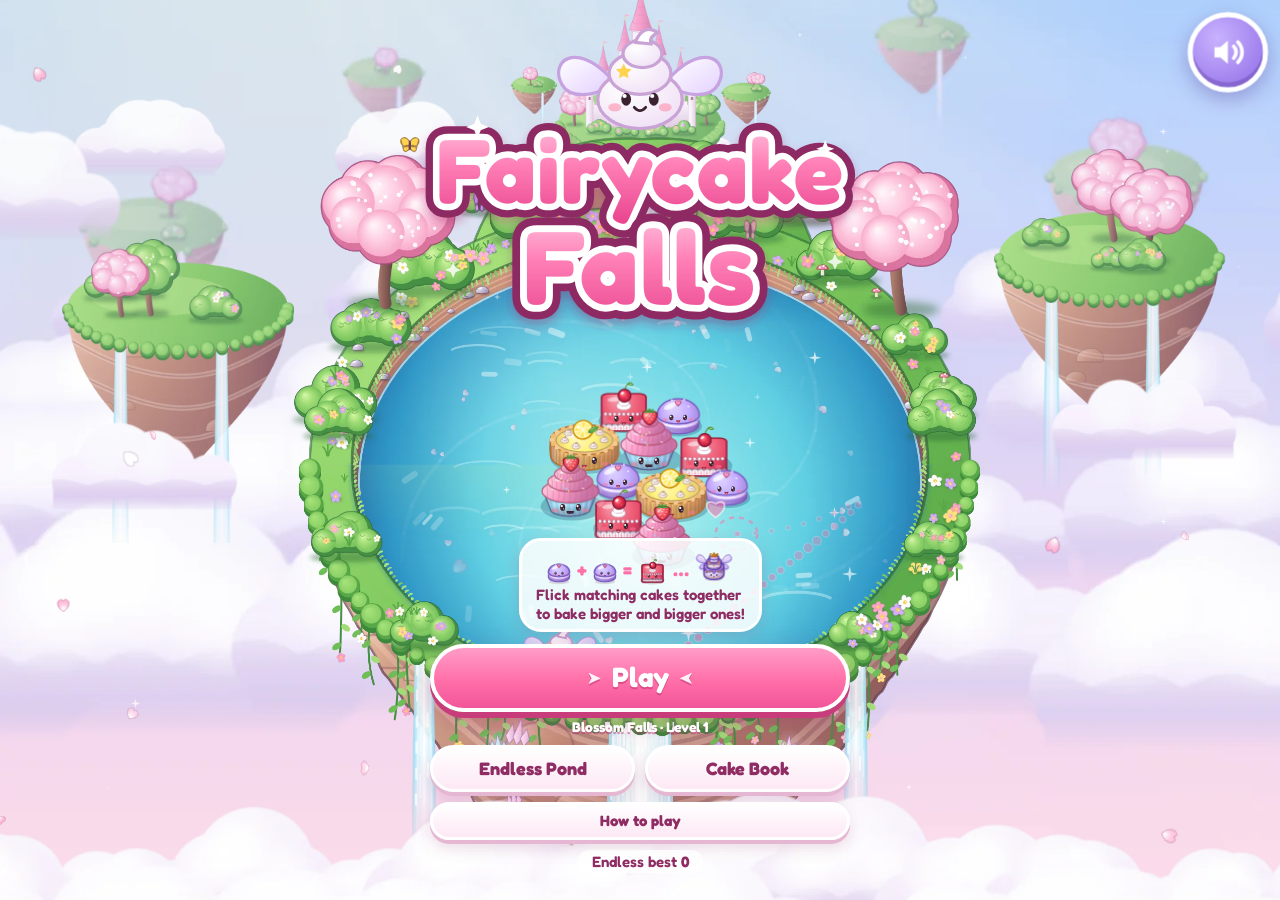
==== commit 672d4f0c: "v0.8: neat bakes – stars count flicks, a smoother climb, cakes and worlds you can tell apart The fir" ====
--- a/index.html
+++ b/index.html
@@ -16,17 +16,25 @@
     <div id="hud" class="hidden">
       <div id="scorePill" class="pill">
         <div class="pill-level"><span id="lvlWord">Stage</span> <b id="lvl">1</b></div>
-        <div class="pill-score"><svg viewBox="0 0 24 24" class="star"><path d="M12 2.5l2.9 6 6.6.8-4.9 4.6 1.3 6.5L12 17.2l-5.9 3.2 1.3-6.5L2.5 9.3l6.6-.8z"/></svg><b id="score">0</b></div>
+        <!-- the score wears a sparkle, not a star: stars are what a level gives for baking its cake in few flicks -->
+        <div class="pill-score"><svg viewBox="0 0 24 24" class="sparkle"><path d="M12 1.8c.9 5 3.9 8 8.9 8.9-5 .9-8 3.9-8.9 8.9-.9-5-3.9-8-8.9-8.9 5-.9 8-3.9 8.9-8.9z"/><circle cx="19.2" cy="4.6" r="1.7"/><circle cx="4.9" cy="19.2" r="1.3"/></svg><b id="score">0</b></div>
         <div class="pill-order"><div class="pill-bar"><i id="lvlbar"></i></div><span class="pill-goal" id="goal">5 to go</span></div>
-      </div>
-      <div id="streak" class="streak"><svg viewBox="0 0 24 24" class="streak-ic"><path d="M12 2.5c1.2 3.2 4.8 5.2 4.8 9.6A4.8 4.8 0 0 1 7.2 12c0-1.6.7-2.9 1.6-3.9.2 1.5 1 2.5 2.1 2.9C10.4 7.9 11 5 12 2.5z" fill="#fff3a8" stroke="#fff" stroke-width="1.2" stroke-linejoin="round"/><path d="M12 21.5a5.6 5.6 0 0 1-5.6-5.6c0-1 .2-1.9.7-2.7a5.4 5.4 0 0 0 9.8 0c.5.8.7 1.7.7 2.7a5.6 5.6 0 0 1-5.6 5.6z" fill="#ffd166" opacity=".9"/></svg><b id="streakX">x1.25</b><span id="streakN">Streak 2</span></div>
+        <div id="streak" class="streak"><svg viewBox="0 0 24 24" class="streak-ic"><path d="M12 2.5c1.2 3.2 4.8 5.2 4.8 9.6A4.8 4.8 0 0 1 7.2 12c0-1.6.7-2.9 1.6-3.9.2 1.5 1 2.5 2.1 2.9C10.4 7.9 11 5 12 2.5z" fill="#fff3a8" stroke="#fff" stroke-width="1.2" stroke-linejoin="round"/><path d="M12 21.5a5.6 5.6 0 0 1-5.6-5.6c0-1 .2-1.9.7-2.7a5.4 5.4 0 0 0 9.8 0c.5.8.7 1.7.7 2.7a5.6 5.6 0 0 1-5.6 5.6z" fill="#ffd166" opacity=".9"/></svg><b id="streakX">x1.25</b><span id="streakN">Streak 2</span></div>
+      </div>
       <button id="pauseBtn" class="round-btn" aria-label="Pause">
         <svg viewBox="0 0 24 24"><rect x="6.5" y="5" width="4" height="14" rx="2"/><rect x="13.5" y="5" width="4" height="14" rx="2"/></svg>
       </button>
-      <!-- the recipe of the level: what to bake -->
-      <div id="goalChip" class="goal-chip hidden">
-        <canvas id="goalIcon" width="56" height="56"></canvas>
-        <div class="goal-text"><div class="goal-kicker" id="goalKicker">Level 1 · bake the</div><div class="goal-name" id="goalName">???</div></div>
+      <!-- the recipe of the level: what to bake, and how many flicks the stars allow (placed between the pill and the
+           pause button by UI.placeTop, so it never runs under them) -->
+      <div id="goalWrap" class="goal-wrap hidden">
+        <div id="goalChip" class="goal-chip">
+          <canvas id="goalIcon" width="56" height="56"></canvas>
+          <div class="goal-text">
+            <div class="goal-kicker" id="goalKicker">Level 1 · bake the</div>
+            <div class="goal-name" id="goalName">???</div>
+            <div class="goal-par" id="goalPar"><span class="par-stars" id="parStars"></span><span class="par-count" id="parCount">0/6</span><span class="par-word" id="parWord">flicks</span></div>
+          </div>
+        </div>
       </div>
       <button id="nextBtn" class="next-bubble" aria-label="Swap with next cake">
         <canvas id="nextCanvas" width="64" height="64"></canvas>
@@ -171,7 +179,9 @@
       <div class="card won-card">
         <h2 class="won-title">Level clear!</h2>
         <div class="won-stars" id="wonStars"></div>
-        <div class="won-score"><span>Score</span><b id="wonScore">0</b><small id="wonBest"></small></div>
+        <div class="won-flicks"><span>Baked in</span><b id="wonFlicks">0</b><span id="wonFlicksWord">flicks</span><small id="wonBest"></small></div>
+        <div class="won-next" id="wonHint"></div>
+        <div class="won-score"><span>Score</span><b id="wonScore">0</b></div>
         <div class="won-cake">
           <canvas id="wonIcon" width="140" height="140"></canvas>
           <div class="won-cake-text">
@@ -213,7 +223,8 @@
           <div class="step-text"><b>Keep the ring clear.</b> A cake resting outside the ring for 5 seconds overflows the pond. Merge to make room!</div>
         </div>
         <div class="tips">
-          <div><b>Levels:</b> every level is a recipe – bake the cake on the card. Stars come from your score at that moment. Clear level 5 of a world to open the next one.</div>
+          <div><b>Levels:</b> every level is a recipe – bake the cake on the card. ★ for baking it, ★★ and ★★★ for baking it in few flicks: the card and the top of the screen show how many. Clear level 5 of a world to open the next one.</div>
+          <div><b>Worlds:</b> every world's water has a mood of its own – the autumn wind, the moon tide, the high winds …</div>
           <div><b>Cake Book:</b> every world bakes its own eleven cakes, and rare finds drift into the sling now and then. Merge a rare one to add it to the book.</div>
           <div><b>Orders:</b> each stage asks for a number of merges. Fill it and the pond whirls: the pile is shuffled, fresh cakes tumble in, your multiplier rises, a gift arrives.</div>
           <div><b>Hot streak:</b> merge with every flick to multiply your points.</div>
@@ -279,7 +290,7 @@
         <div class="over-stats">
           <div class="stat"><canvas id="overCake" width="80" height="80"></canvas><div><small>Biggest cake baked</small><b id="overCakeName"></b></div></div>
           <div class="stat-row">
-            <div><small>Stage</small><b id="overLevel">1</b></div>
+            <div><small id="overLevelWord">Stage</small><b id="overLevel">1</b></div>
             <div><small>Merges</small><b id="overMerges">0</b></div>
             <div><small>Best combo</small><b id="overCombo">0</b></div>
           </div>
@@ -308,6 +319,7 @@
   <script src="js/cakes.js"></script>
   <script src="js/levels.js"></script>
   <script src="js/scene.js"></script>
+  <script src="js/ambient.js"></script>
   <script src="js/fx.js"></script>
   <script src="js/audio.js"></script>
   <script src="js/game.js"></script>
--- a/css/style.css
+++ b/css/style.css
@@ -53,7 +53,7 @@
 .pill-level { font-size: 15px; font-weight: 600; letter-spacing: 0.3px; opacity: 0.95; }
 .pill-level b { font-weight: 700; }
 .pill-score { display: flex; align-items: center; gap: 5px; font-size: 22px; font-weight: 700; line-height: 1.05; }
-.pill-score .star { width: 20px; height: 20px; fill: #ffd34d; stroke: #d98b16; stroke-width: 1.4; }
+.pill-score .sparkle { width: 19px; height: 19px; fill: #ffe9a0; stroke: #ffffff; stroke-width: 0.8; flex: 0 0 19px; filter: drop-shadow(0 1px 0 rgba(150, 90, 20, 0.45)); }
 .pill-score.bump b { animation: bump 0.35s ease; display: inline-block; }
 .pill-order { display: flex; align-items: center; gap: 7px; margin-top: 5px; }
 .pill-bar { flex: 1; height: 6px; border-radius: 3px; background: rgba(255, 255, 255, 0.25); overflow: hidden; }
@@ -224,7 +224,7 @@
 .discover {
   position: absolute;
   left: 50%;
-  top: calc(74px * var(--k) + var(--sat));
+  top: calc(var(--hudB, calc(var(--sat) + 80px)) + 8px);
   scale: var(--k);
   transform-origin: top center;
   transform: translate(-50%, -140%);
@@ -245,12 +245,12 @@
 .discover-kicker { font-size: 12px; font-weight: 700; color: var(--pink); text-transform: uppercase; letter-spacing: 1px; }
 .discover-name { font-size: 18px; font-weight: 700; color: var(--plum); white-space: nowrap; }
 
-/* coach: one short tip at a time */
+/* coach: one short tip at a time (below the top row of the HUD; UI.placeTop measures where it ends) */
 .coach-wrap {
   position: absolute;
   left: 0;
   right: 0;
-  top: calc(var(--sat) + 14px + 72px * var(--k));
+  top: calc(var(--hudB, calc(var(--sat) + 90px)) + 24px * var(--k));
   display: flex;
   justify-content: center;
   pointer-events: none;
@@ -310,13 +310,11 @@
 
 #hud.danger .pill { border-color: #ff8fb4; }
 
-/* hot streak badge, right of the score */
+/* hot streak badge: a sticker hanging from the score pill (it scales with the pill and never meets the recipe chip) */
 .streak {
   position: absolute;
-  left: calc(22px + 116px * var(--k));
-  top: calc(16px + var(--sat));
-  scale: var(--k);
-  transform-origin: top left;
+  left: 44%;
+  top: calc(100% - 9px);
   display: flex;
   align-items: center;
   gap: 4px;
@@ -564,34 +562,71 @@
 .stars.big i.on { animation: starIn 0.5s cubic-bezier(0.2, 1.6, 0.4, 1) both; animation-delay: var(--d); }
 @keyframes starIn { 0% { transform: scale(0) rotate(-40deg); opacity: 0; } 100% { transform: none; opacity: 1; } }
 
-/* the recipe chip at the top of the HUD */
+/* the recipe chip at the top of the HUD: what to bake, and the star meter (flicks used / allowed for the best stars
+   still to be had). UI.placeTop puts the wrap exactly into the gap between the score pill and the pause button and
+   gives the chip a max-width, so nothing can run under them; every line of text can shrink (min-width: 0), the name
+   wraps onto a second line instead of overflowing. */
+.goal-wrap {
+  position: absolute;
+  top: calc(10px + var(--sat));
+  left: 0;
+  width: 0;
+  display: flex;
+  justify-content: flex-start;
+  pointer-events: none;
+}
 .goal-chip {
-  position: absolute;
-  left: 50%;
-  top: calc(10px + var(--sat));
-  transform: translateX(-50%);
+  position: relative;
   scale: var(--k);
-  transform-origin: top center;
+  transform-origin: top left;
   display: flex;
   align-items: center;
   gap: 6px;
-  padding: 3px 12px 3px 4px;
-  border-radius: 999px;
-  background: linear-gradient(180deg, rgba(255, 255, 255, 0.94), rgba(255, 236, 246, 0.94));
+  min-width: 0;
+  padding: 4px 12px 5px 5px;
+  border-radius: 22px;
+  background: linear-gradient(180deg, rgba(255, 255, 255, 0.95), rgba(255, 236, 246, 0.95));
   border: 2px solid #fff;
   box-shadow: 0 4px 12px rgba(120, 60, 120, 0.22);
-  pointer-events: none;
-  max-width: 44vw;
 }
 .goal-chip canvas { width: 44px; height: 44px; flex: 0 0 44px; }
-.goal-kicker { font-size: 10px; font-weight: 700; color: var(--pink); text-transform: uppercase; letter-spacing: 0.6px; white-space: nowrap; overflow: hidden; text-overflow: ellipsis; }
-.goal-name { font-size: 14px; font-weight: 700; color: var(--plum); line-height: 1.1; white-space: nowrap; overflow: hidden; text-overflow: ellipsis; }
+.goal-text { min-width: 0; flex: 0 1 auto; display: flex; flex-direction: column; gap: 1px; text-align: left; }
+.goal-kicker { font-size: 10px; font-weight: 700; color: var(--pink); text-transform: uppercase; letter-spacing: 0.6px; line-height: 1.2; white-space: nowrap; overflow: hidden; text-overflow: ellipsis; }
+.goal-name {
+  font-size: 14px; font-weight: 700; color: var(--plum); line-height: 1.12;
+  overflow: hidden; overflow-wrap: anywhere;
+  display: -webkit-box; -webkit-line-clamp: 2; line-clamp: 2; -webkit-box-orient: vertical;
+}
+.goal-par { display: flex; align-items: center; gap: 4px; margin-top: 1px; white-space: nowrap; min-width: 0; }
+.par-stars { display: inline-flex; gap: 1px; flex: 0 0 auto; }
+.par-stars i { width: 13px; height: 13px; display: inline-block; }
+.par-stars i svg { width: 100%; height: 100%; display: block; }
+.par-stars i.on svg { fill: #ffd34d; stroke: #d98b16; stroke-width: 1.4; }
+.par-stars i.off svg { fill: rgba(120, 80, 120, 0.16); stroke: rgba(120, 80, 120, 0.3); stroke-width: 1.2; }
+.par-stars i.drop { animation: starDrop 0.7s ease both; }
+.par-count { font-size: 13px; font-weight: 700; color: var(--plum); line-height: 1; }
+.par-word { font-size: 11px; font-weight: 600; color: #b07da0; line-height: 1; overflow: hidden; text-overflow: ellipsis; min-width: 0; }
+.goal-par.tick .par-count { animation: bump 0.3s ease; display: inline-block; }
+.goal-par.warn .par-count { color: #ff4f86; }
+.goal-par.last .par-word { color: var(--pink-deep); }
+.goal-chip.narrow .gk-b, .goal-chip.narrow .par-word { display: none; }
 .goal-chip.close { animation: goalPulse 1.2s ease infinite; border-color: #ffd34d; }
+.goal-chip.close .goal-kicker { color: #e8890c; }
 .goal-chip.done { border-color: #a2eac6; }
+.goal-chip.done .goal-kicker { color: #2f9a6c; }
 @keyframes goalPulse { 0%, 100% { box-shadow: 0 4px 12px rgba(120, 60, 120, 0.22); } 50% { box-shadow: 0 0 0 5px rgba(255, 211, 77, 0.5), 0 4px 12px rgba(120, 60, 120, 0.22); } }
-@media (max-width: 420px) { .goal-chip { max-width: 40vw; } .goal-chip canvas { width: 36px; height: 36px; flex-basis: 36px; } .goal-name { font-size: 12.5px; } }
-
-.discover.low { top: calc(170px * var(--k) + var(--sat)); }
+@keyframes starDrop { 0% { transform: none; } 25% { transform: translateY(-4px) rotate(-18deg) scale(1.25); } 100% { transform: none; } }
+@media (max-width: 420px) { .goal-chip canvas { width: 36px; height: 36px; flex-basis: 36px; } .goal-name { font-size: 12.5px; } }
+/* the smallest phones (UI.placeTop sets .tight): everything a little smaller, so "54/55" fits next to the stars */
+.goal-chip.tight { gap: 4px; padding: 4px 8px 5px 4px; }
+.goal-chip.tight canvas { width: 28px; height: 28px; flex-basis: 28px; }
+.goal-chip.tight .goal-par { gap: 3px; }
+.goal-chip.tight .par-stars { gap: 0; }
+.goal-chip.tight .par-stars i { width: 10px; height: 10px; }
+.goal-chip.tight .par-count { font-size: 12px; }
+.goal-chip.tight .goal-name { font-size: 12px; }
+
+.discover.low { top: calc(var(--hudB, calc(var(--sat) + 80px)) + 100px * var(--k)); }
 .discover.rare { background: linear-gradient(180deg, #fffdf2, #fff0c2); border-color: #ffd34d; }
 .discover.rare .discover-kicker { color: #d98b16; }
 
@@ -720,10 +755,16 @@
 .won-card { width: min(100%, 400px); }
 .won-title { font-size: 34px !important; margin-bottom: 4px !important; color: #fff !important; text-shadow: 0 3px 0 var(--pink-deep), 0 -2px 0 var(--pink-deep), 2px 0 0 var(--pink-deep), -2px 0 0 var(--pink-deep), 3px 3px 0 var(--pink-deep), -3px 3px 0 var(--pink-deep); }
 .won-stars { display: flex; justify-content: center; margin: 2px 0 6px; }
-.won-score { display: flex; align-items: baseline; justify-content: center; gap: 8px; margin-bottom: 8px; }
-.won-score span { font-weight: 600; color: var(--pink); font-size: 15px; }
-.won-score b { font-size: 40px; line-height: 1; color: var(--plum); }
-.won-score small { font-size: 13px; font-weight: 700; color: #d98b16; }
+.won-flicks { display: flex; align-items: baseline; justify-content: center; gap: 7px; flex-wrap: wrap; margin-bottom: 2px; }
+.won-flicks span { font-weight: 600; color: var(--pink); font-size: 16px; }
+.won-flicks b { font-size: 44px; line-height: 1; color: var(--plum); }
+.won-flicks small { font-size: 13px; font-weight: 700; color: #d98b16; }
+.won-next { display: inline-flex; align-items: center; gap: 3px; font-size: 13.5px; font-weight: 700; color: #a0567f; background: rgba(255, 255, 255, 0.8); border-radius: 999px; padding: 3px 12px; margin-bottom: 8px; }
+.won-next svg { width: 14px; height: 14px; fill: #ffd34d; stroke: #d98b16; stroke-width: 1.4; }
+.won-next.perfect { color: #d9701a; background: linear-gradient(180deg, #fffbe6, #fff0c2); }
+.won-score { display: flex; align-items: baseline; justify-content: center; gap: 6px; margin-bottom: 8px; }
+.won-score span { font-weight: 600; color: #b07da0; font-size: 13px; }
+.won-score b { font-size: 18px; line-height: 1; color: var(--plum); }
 .won-cake { display: flex; align-items: center; gap: 10px; text-align: left; background: rgba(255, 255, 255, 0.78); border: 2px solid #fff; border-radius: 22px; padding: 10px 12px; margin-bottom: 10px; }
 .won-cake canvas { width: 110px; height: 110px; flex: 0 0 110px; }
 .won-kicker { font-size: 11px; font-weight: 700; color: var(--pink); text-transform: uppercase; letter-spacing: 0.8px; }
@@ -733,6 +774,20 @@
 .won-row { display: flex; gap: 10px; margin-top: 8px; }
 .won-row .btn { flex: 1; }
 .won-row .btn-play { font-size: 24px; padding: 10px 20px 12px; }
+/* short phones: the clear card keeps its buttons on screen (the lore is in the Cake Book too) */
+@media (max-height: 700px) {
+  .won-title { font-size: 28px !important; margin-bottom: 0 !important; }
+  .won-stars { margin: 0 0 2px; }
+  .won-flicks b { font-size: 34px; }
+  .won-next { margin-bottom: 4px; }
+  .won-score { margin-bottom: 4px; }
+  .won-cake { padding: 6px 10px; margin-bottom: 6px; }
+  .won-cake canvas { width: 72px; height: 72px; flex-basis: 72px; }
+  .won-name { font-size: 17px; }
+  .won-lore { display: -webkit-box; -webkit-line-clamp: 2; line-clamp: 2; -webkit-box-orient: vertical; overflow: hidden; font-size: 12px; }
+  .won-row { margin-top: 6px; }
+  .won-row .btn-play { font-size: 21px; padding: 8px 18px 10px; }
+}
 
 /* ---------- the Cake Book ---------- */
 .book-card { width: min(100%, 460px); }
